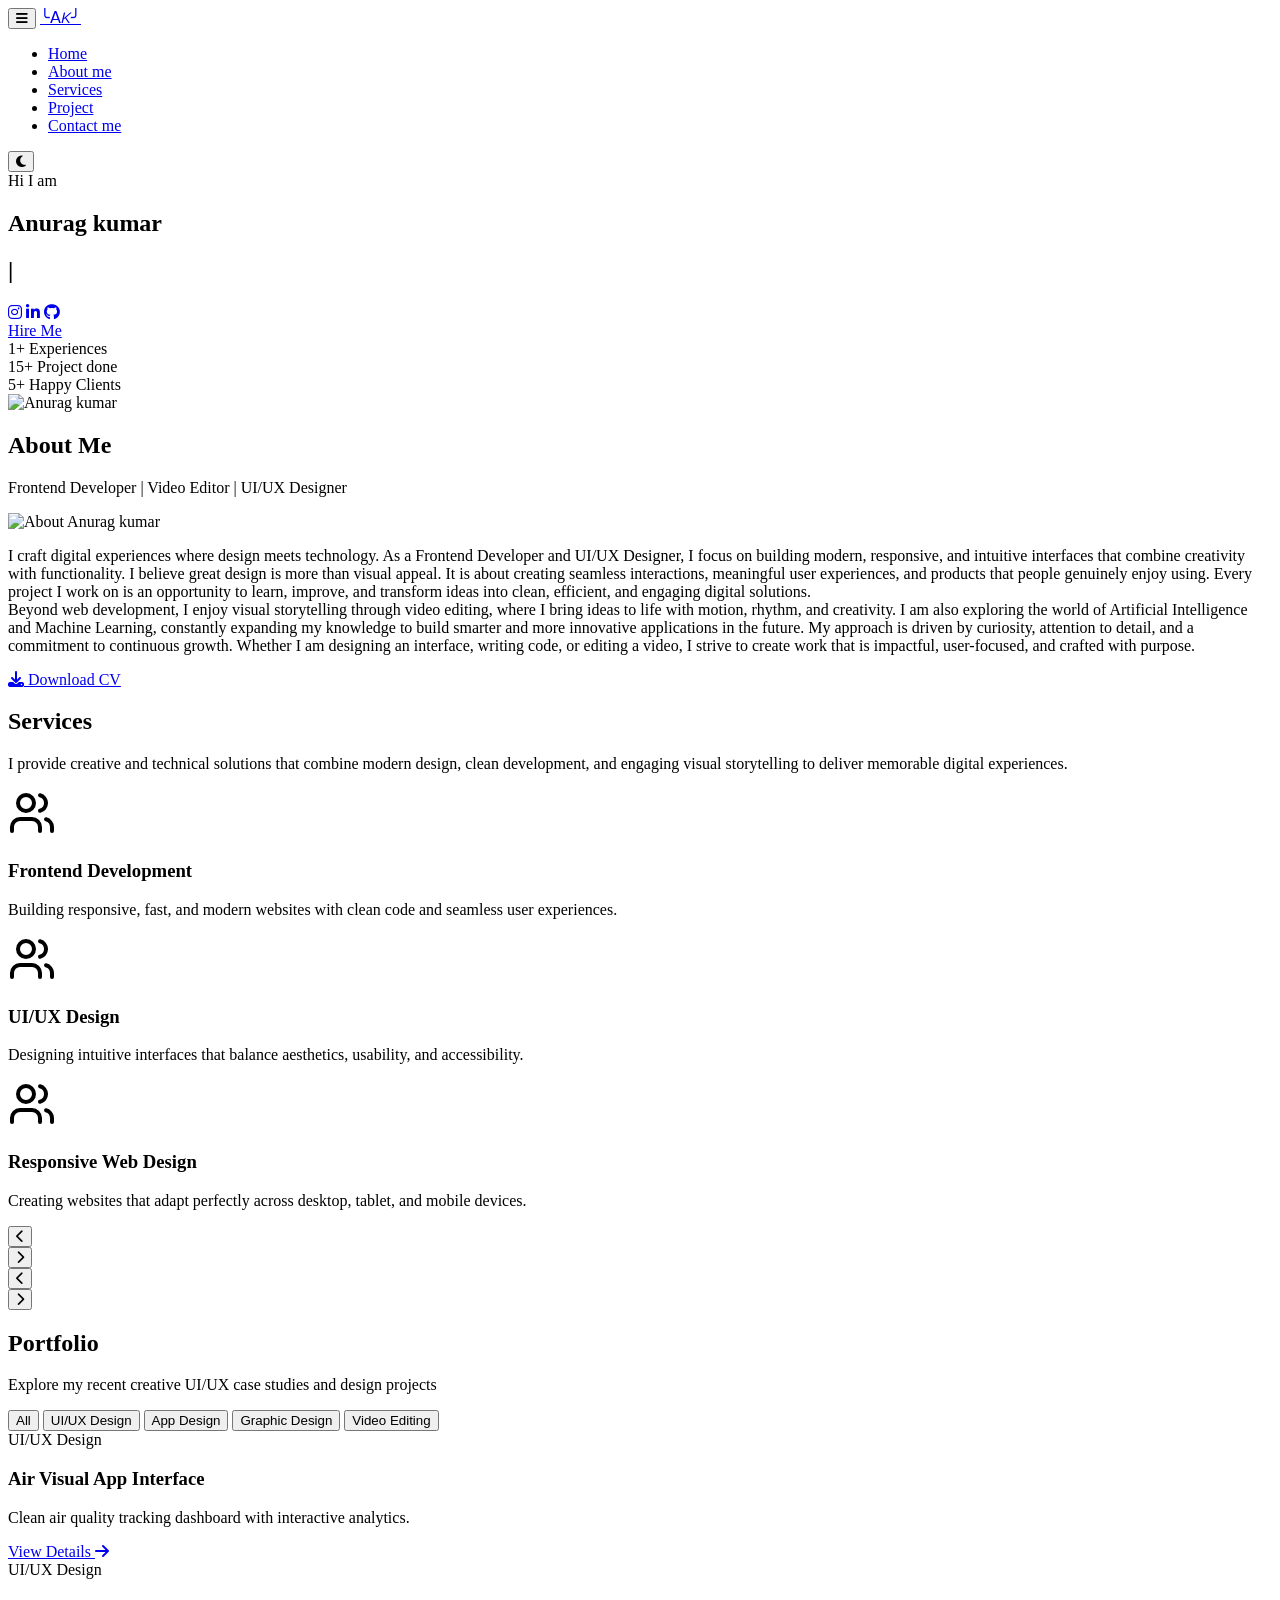
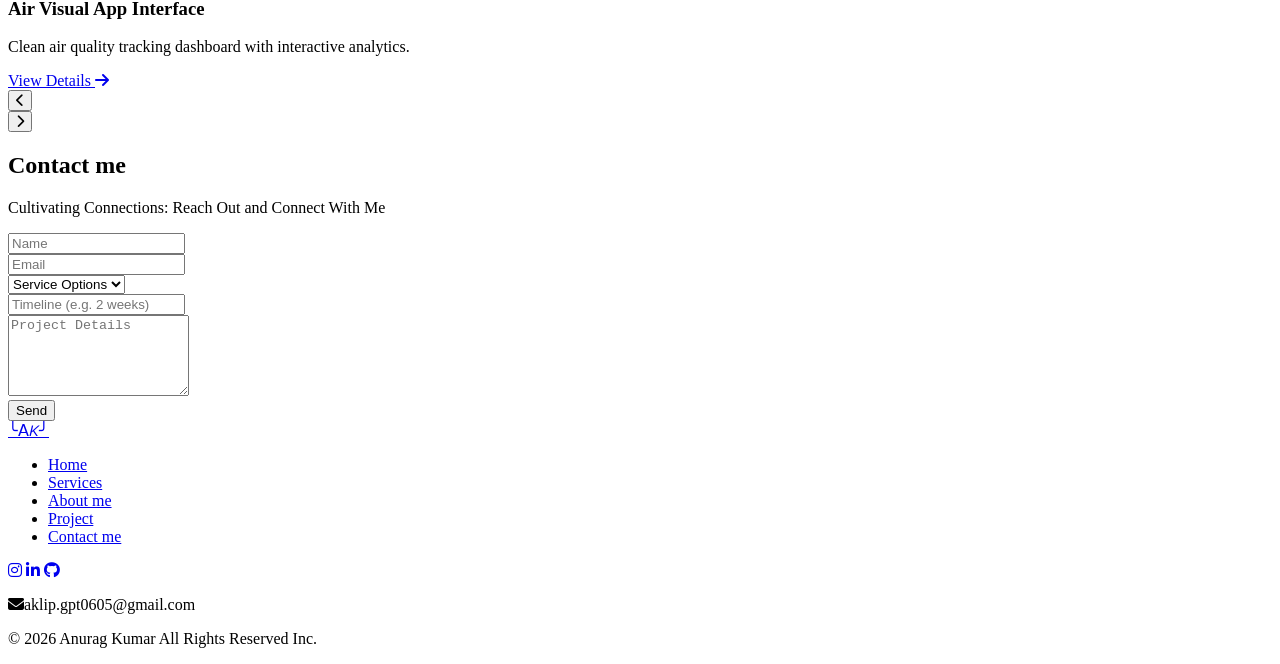
==== index.html @ d0882950 "html" ====
<!DOCTYPE html>
<html lang="en">

<head class="darkmode">
    <meta charset="UTF-8">
    <meta name="viewport" content="width=device-width, initial-scale=1.0">
    <title>Anurag Kumar - Portfolio</title>
    <link rel="preconnect" href="https://fonts.googleapis.com">
    <link rel="preconnect" href="https://fonts.gstatic.com" crossorigin>
    <link href="https://fonts.googleapis.com/css2?family=Poppins:wght@300;400;500;600;700;800&display=swap"
        rel="stylesheet">
    <link rel="stylesheet" href="https://cdnjs.cloudflare.com/ajax/libs/font-awesome/6.5.1/css/all.min.css">

    <link rel="stylesheet" href="/style.css">

</head>

<body>
    <!-- Header / Navbar -->
    <header class="header">
        <div class="container nav-container">
            <div class="nav-left">
                <button id="menu-toggle" class="hamburger-btn" aria-label="Toggle navigation menu">
                    <i class="fa-solid fa-bars"></i>
                </button>
                <a href="/index.html" target="_blank" class="logo">╰𝖠𝘒╯</a>
            </div>
            <nav class="navbar">
                <ul class="nav-menu" id="nav-menu">
                    <li class="nav-item"><a href="#home" class="nav-link active">Home</a></li>
                    <li class="nav-item"><a href="#about" class="nav-link">About me</a></li>
                    <li class="nav-item"><a href="#services" class="nav-link">Services</a></li>
                    <li class="nav-item"><a href="#project" class="nav-link">Project</a></li>
                    <li class="nav-item"><a href="#contact" class="nav-link">Contact me</a></li>
                </ul>
            </nav>
            <div class="nav-actions">
                <!-- hire me button baad mai use karenge -->
                <!-- <a href="#contact" class="btn btn-primary nav-btn">Hire Me</a> -->
                <button id="theme-toggle" class="theme-toggle-btn" aria-label="Toggle Dark/Light Mode">
                    <i class="fa-solid fa-moon"></i>
                </button>
            </div>
        </div>
    </header>

    <!-- Hero Section -->
    <section id="home" class="hero">
        <div class="container hero-container">
            <div class="hero-content">
                <span class="greeting">Hi I am</span>
                <h2 class="hero-name">Anurag kumar</h2>
                <h1 class="hero-title"><span id="typewriter-text"></span><span class="type-cursor">|</span></h1>
                <!-- Social Media Links -->

                <div class="social-links">
                    <a target="_blank" href="https://www.instagram.com/theakcoder?igsi=MTZqYnJ1aGtjd3Nxcw=="
                        class="social-icon" aria-label="Instagram"><i class="fa-brands fa-instagram"></i></a>
                    <a href="#" class="social-icon" aria-label="LinkedIn"><i class="fa-brands fa-linkedin-in"></i></a>
                    <a href="https://github.com/anurag0605-ak" class="social-icon" aria-label="Github"><i
                            class="fa-brands fa-github"></i></a>
                    <!-- <a href="#" class="social-icon" aria-label="Behance"><i class="fa-brands fa-behance"></i></a> -->
                </div>

                <!-- CTA Buttons -->
                <div class="hero-buttons">

                    <a href="#contact" class="btn btn-primary">Hire Me</a>

                    <!-- dowload cv thoda or skill ho jayega tab set karenge -->
                    <!-- <a href="#" class="btn btn-outline">Downlead CV</a> -->

                </div>

                <!-- Stats Card -->
                <div class="stats-card">
                    <div class="stat-item">
                        <span class="stat-number">1+</span>
                        <span class="stat-label">Experiences</span>
                    </div>
                    <div class="stat-divider"></div>
                    <div class="stat-item">
                        <span class="stat-number">15+</span>
                        <span class="stat-label">Project done</span>
                    </div>
                    <div class="stat-divider"></div>
                    <div class="stat-item">
                        <span class="stat-number">5+</span>
                        <span class="stat-label">Happy Clients</span>
                    </div>
                </div>
            </div>
            <div class="hero-image-wrapper">
                <div class="hero-circle-bg"></div>
                <img src="/hero-main.png" alt="Anurag kumar" class="hero-img">
            </div>
        </div>
    </section>

    <!-- About Me Section -->
    <section id="about" class="about-section">
        <div class="container">
            <div class="section-header">
                <h2 class="section-title">About Me</h2>
                <p class="section-subtitle">Frontend Developer | Video Editor | UI/UX Designer </p>
            </div>
            <div class="about-grid">
                <div class="about-image-wrapper">
                    <div class="about-arch-bg"></div>
                    <img src="/hero-main.png" alt="About Anurag kumar" class="about-img">
                </div>
                <div class="about-content">
                    <p class="about-text">
                        I craft digital experiences where design meets technology. As a Frontend Developer and UI/UX
                        Designer, I focus on building modern, responsive, and intuitive interfaces that combine
                        creativity with functionality. I believe great design is more than visual appeal. It is about
                        creating seamless interactions, meaningful user experiences, and products that people genuinely
                        enjoy using. Every project I work on is an opportunity to learn, improve, and transform ideas
                        into clean, efficient, and engaging digital solutions.
                        <br>
                        Beyond web development, I enjoy visual storytelling through video editing, where I bring ideas
                        to life with motion, rhythm, and creativity. I am also exploring the world of Artificial
                        Intelligence and Machine Learning, constantly expanding my knowledge to build smarter and more
                        innovative applications in the future. My approach is driven by curiosity, attention to detail,
                        and a commitment to continuous growth. Whether I am designing an interface, writing code, or
                        editing a video, I strive to create work that is impactful, user-focused, and crafted with
                        purpose.

                    </p>
                    <a href="#" class="btn btn-primary download-btn">
                        <i class="fa-solid fa-download"></i> Download CV
                    </a>
                </div>
            </div>
        </div>
    </section>
    <!-- Services Section -->
    <section id="services" class="services-section">
        <div class="container">
            <div class="section-header">
                <h2 class="section-title">Services</h2>
                <p class="section-subtitle">I provide creative and technical solutions that combine modern design, clean
                    development, and engaging visual storytelling to deliver memorable digital experiences.</p>
            </div>
            <div class="services-grid" aria-label="Services carousel">
                <div class="services-track">
                    <!-- Service Card 1 -->
                    <div class="service-card">
                        <div class="service-icon">
                            <svg width="48" height="48" viewBox="0 0 24 24" fill="none" stroke="currentColor"
                                stroke-width="2" stroke-linecap="round" stroke-linejoin="round">
                                <path d="M16 21v-2a4 4 0 0 0-4-4H6a4 4 0 0 0-4 4v2"></path>
                                <circle cx="9" cy="7" r="4"></circle>
                                <path d="M22 21v-2a4 4 0 0 0-3-3.87"></path>
                                <path d="M16 3.13a4 4 0 0 1 0 7.75"></path>
                            </svg>
                        </div>
                        <h3 class="service-title">Frontend Development</h3>
                        <p class="service-desc">Building responsive, fast, and modern websites with clean code and
                            seamless user experiences.</p>
                    </div>
                    <!-- Service Card 2 -->
                    <div class="service-card">
                        <div class="service-icon">
                            <svg width="48" height="48" viewBox="0 0 24 24" fill="none" stroke="currentColor"
                                stroke-width="2" stroke-linecap="round" stroke-linejoin="round">
                                <path d="M16 21v-2a4 4 0 0 0-4-4H6a4 4 0 0 0-4 4v2"></path>
                                <circle cx="9" cy="7" r="4"></circle>
                                <path d="M22 21v-2a4 4 0 0 0-3-3.87"></path>
                                <path d="M16 3.13a4 4 0 0 1 0 7.75"></path>
                            </svg>
                        </div>
                        <h3 class="service-title">UI/UX Design</h3>
                        <p class="service-desc">Designing intuitive interfaces that balance aesthetics, usability, and
                            accessibility.</p>
                    </div>
                    <!-- Service Card 3 -->
                    <div class="service-card">
                        <div class="service-icon">
                            <svg width="48" height="48" viewBox="0 0 24 24" fill="none" stroke="currentColor"
                                stroke-width="2" stroke-linecap="round" stroke-linejoin="round">
                                <path d="M16 21v-2a4 4 0 0 0-4-4H6a4 4 0 0 0-4 4v2"></path>
                                <circle cx="9" cy="7" r="4"></circle>
                                <path d="M22 21v-2a4 4 0 0 0-3-3.87"></path>
                                <path d="M16 3.13a4 4 0 0 1 0 7.75"></path>
                            </svg>
                        </div>
                        <h3 class="service-title">Responsive Web Design</h3>
                        <p class="service-desc">Creating websites that adapt perfectly across desktop, tablet, and
                            mobile devices.</p>
                    </div>
                </div>
            </div>
            <div class="services-controls" aria-label="Services carousel controls">
                <button class="services-arrow services-arrow-prev" type="button" aria-label="Previous service">
                    <i class="fa-solid fa-chevron-left" aria-hidden="true"></i>
                </button>
                <div class="services-dots"></div>
                <button class="services-arrow services-arrow-next" type="button" aria-label="Next service">
                    <i class="fa-solid fa-chevron-right" aria-hidden="true"></i>
                </button>
            </div>
        </div>
        <!-- Skills Section (Circular Gauges) -->
        <section id="skills" class="skills-section">
            <div class="container">
                <div class="skills-carousel" aria-label="Skills carousel">
                    <div class="skills-grid" id="skills-grid">
                        <!-- Dynamic skills will render here via JavaScript -->
                    </div>
                </div>
                <div class="skills-controls" aria-label="Skills carousel controls">
                    <button class="skills-arrow skills-arrow-prev" type="button" aria-label="Previous skill">
                        <i class="fa-solid fa-chevron-left" aria-hidden="true"></i>
                    </button>
                    <div class="skills-dots"></div>
                    <button class="skills-arrow skills-arrow-next" type="button" aria-label="Next skill">
                        <i class="fa-solid fa-chevron-right" aria-hidden="true"></i>
                    </button>
                </div>
            </div>
        </section>
        <!-- Portfolio / Project Section -->
        <section id="project" class="portfolio-section">
            <div class="container">
                <div class="section-header">
                    <h2 class="section-title">Portfolio</h2>
                    <p class="section-subtitle">Explore my recent creative UI/UX case studies and design projects</p>
                </div>
                <!-- Filter Buttons -->
                <div class="portfolio-filters">
                    <button class="filter-btn active" data-filter="all">All</button>
                    <button class="filter-btn" data-filter="uiux">UI/UX Design</button>
                    <button class="filter-btn" data-filter="app">App Design</button>
                    <button class="filter-btn" data-filter="graphic">Graphic Design</button>
                    <button class="filter-btn" data-filter="video">Video Editing</button>
                </div>
                <!-- Project Grid -->
                <div class="project-grid" aria-label="Portfolio carousel">
                    <div class="project-track">
                        <!-- Project 1 -->
                        <div class="project-card" data-category="uiux">
                            <div class="project-preview preview-gradient-1">
                                <div class="project-mockup-ui">
                                    <div class="mockup-header">
                                        <span class="mockup-dot red"></span>
                                        <span class="mockup-dot yellow"></span>
                                        <span class="mockup-dot green"></span>
                                    </div>
                                    <div class="mockup-body">
                                        <div class="mockup-line title"></div>
                                        <div class="mockup-box"></div>
                                        <div class="mockup-line"></div>
                                    </div>
                                </div>
                            </div>
                            <div class="project-info">
                                <span class="project-category">UI/UX Design</span>
                                <h3 class="project-title">Air Visual App Interface</h3>
                                <p class="project-desc">Clean air quality tracking dashboard with interactive analytics.
                                </p>
                                <a href="#" class="project-link">View Details <i
                                        class="fa-solid fa-arrow-right"></i></a>
                            </div>
                        </div>
                        <div class="project-card" data-category="uiux">
                            <div class="project-preview preview-gradient-1">
                                <div class="project-mockup-ui">
                                    <div class="mockup-header">
                                        <span class="mockup-dot red"></span>
                                        <span class="mockup-dot yellow"></span>
                                        <span class="mockup-dot green"></span>
                                    </div>
                                    <div class="mockup-body">
                                        <div class="mockup-line title"></div>
                                        <div class="mockup-box"></div>
                                        <div class="mockup-line"></div>
                                    </div>
                                </div>
                            </div>
                            <div class="project-info">
                                <span class="project-category">UI/UX Design</span>
                                <h3 class="project-title">Air Visual App Interface</h3>
                                <p class="project-desc">Clean air quality tracking dashboard with interactive analytics.
                                </p>
                                <a href="#" class="project-link">View Details <i
                                        class="fa-solid fa-arrow-right"></i></a>
                            </div>
                        </div>
                    </div>
                </div>
                <div class="project-controls" aria-label="Portfolio carousel controls">
                    <button class="project-arrow project-arrow-prev" type="button" aria-label="Previous project">
                        <i class="fa-solid fa-chevron-left" aria-hidden="true"></i>
                    </button>
                    <div class="project-dots"></div>
                    <button class="project-arrow project-arrow-next" type="button" aria-label="Next project">
                        <i class="fa-solid fa-chevron-right" aria-hidden="true"></i>
                    </button>
                </div>
        </section>

        <!-- Contact Me Section -->
        <section id="contact" class="contact-section">
            <div class="container">
                <div class="section-header">
                    <h2 class="section-title">Contact me</h2>
                    <p class="section-subtitle">Cultivating Connections: Reach Out and Connect With Me</p>
                </div>
                <form class="contact-form" id="contact-form"
                    onsubmit="event.preventDefault(); alert('Thank you! Your message has been sent successfully.');">
                    <div class="form-row">
                        <div class="form-group">
                            <input type="text" id="contact-name" class="form-input" placeholder="Name" required>
                        </div>
                        <div class="form-group">
                            <input type="email" id="contact-email" class="form-input" placeholder="Email" required>
                        </div>
                    </div>
                    <div class="form-row">
                        <div class="form-group">
                            <select id="contact-service" class="form-input form-select" required>
                                <option value="" disabled selected>Service Options</option>
                                <option value="app-design">App Design</option>
                                <option value="uiux-design">UI/UX Design</option>
                                <option value="graphic-design">Graphic Design</option>
                                <option value="video-editing">Video Editing</option>
                            </select>
                        </div>
                        <div class="form-group">
                            <input type="text" id="contact-timeline" class="form-input"
                                placeholder="Timeline (e.g. 2 weeks)">
                        </div>
                    </div>
                    <div class="form-group full-width">
                        <textarea id="contact-details" class="form-input form-textarea" rows="5"
                            placeholder="Project Details" required></textarea>
                    </div>
                    <div class="form-submit">
                        <button type="submit" class="btn btn-primary submit-btn">Send</button>
                    </div>
                </form>
            </div>
        </section>



        <!-- Footer Section -->
        <footer class="footer">
            <div class="container footer-container">
                <a href="#" class="footer-logo">╰𝖠𝘒╯</a>
                <ul class="footer-nav">
                    <li><a href="#home" class="footer-link">Home</a></li>
                    <li><a href="#services" class="footer-link">Services</a></li>
                    <li><a href="#about" class="footer-link">About me</a></li>
                    <li><a href="#project" class="footer-link">Project</a></li>
                    <li><a href="#contact" class="footer-link">Contact me</a></li>
                </ul>
                <div class="social-links footer-socials">
                    <a target="_blank" href="https://www.instagram.com/theakcoder?igsi=MTZqYnJ1aGtjd3Nxcw=="
                        class="social-icon" aria-label="Instagram"><i class="fa-brands fa-instagram"></i></a>
                    <a href="#" class="social-icon" aria-label="LinkedIn"><i class="fa-brands fa-linkedin-in"></i></a>
                    <a href="https://github.com/anurag0605-ak" class="social-icon" aria-label="github"><i
                            class="fa-brands fa-github"></i></a>

                </div>
                <div class="footer-contact-info">
                    <p><i class="fa-solid fa-envelope"></i>aklip.gpt0605@gmail.com</p>
                    <!-- <p><i class="fa-solid fa-phone"></i> +91 987 650 605</p> -->
                </div>
                <div class="footer-copyright">
                    <p>&copy; 2026 Anurag Kumar All Rights Reserved Inc.</p>
                </div>
            </div>
        </footer>


        <!-- JavaScript -->
        <script src="/script.js"> </script>
</body>

</html>
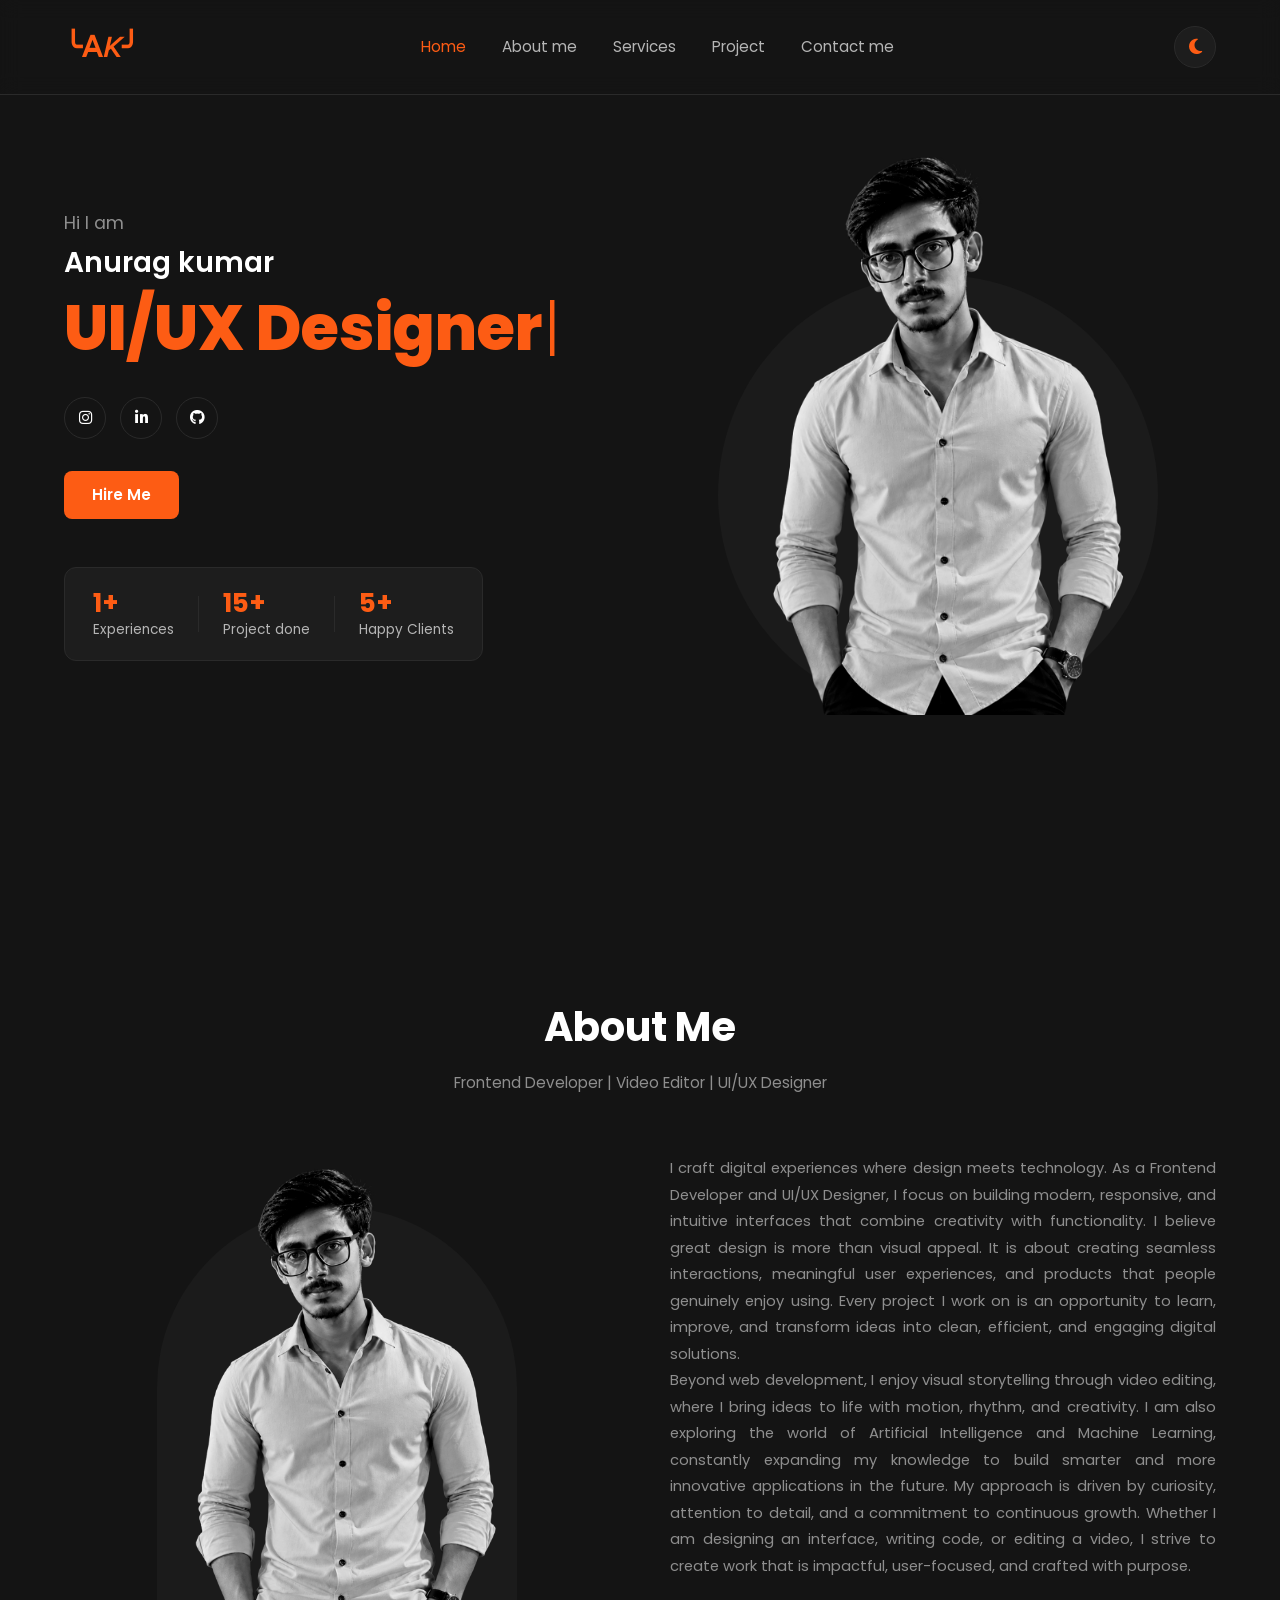
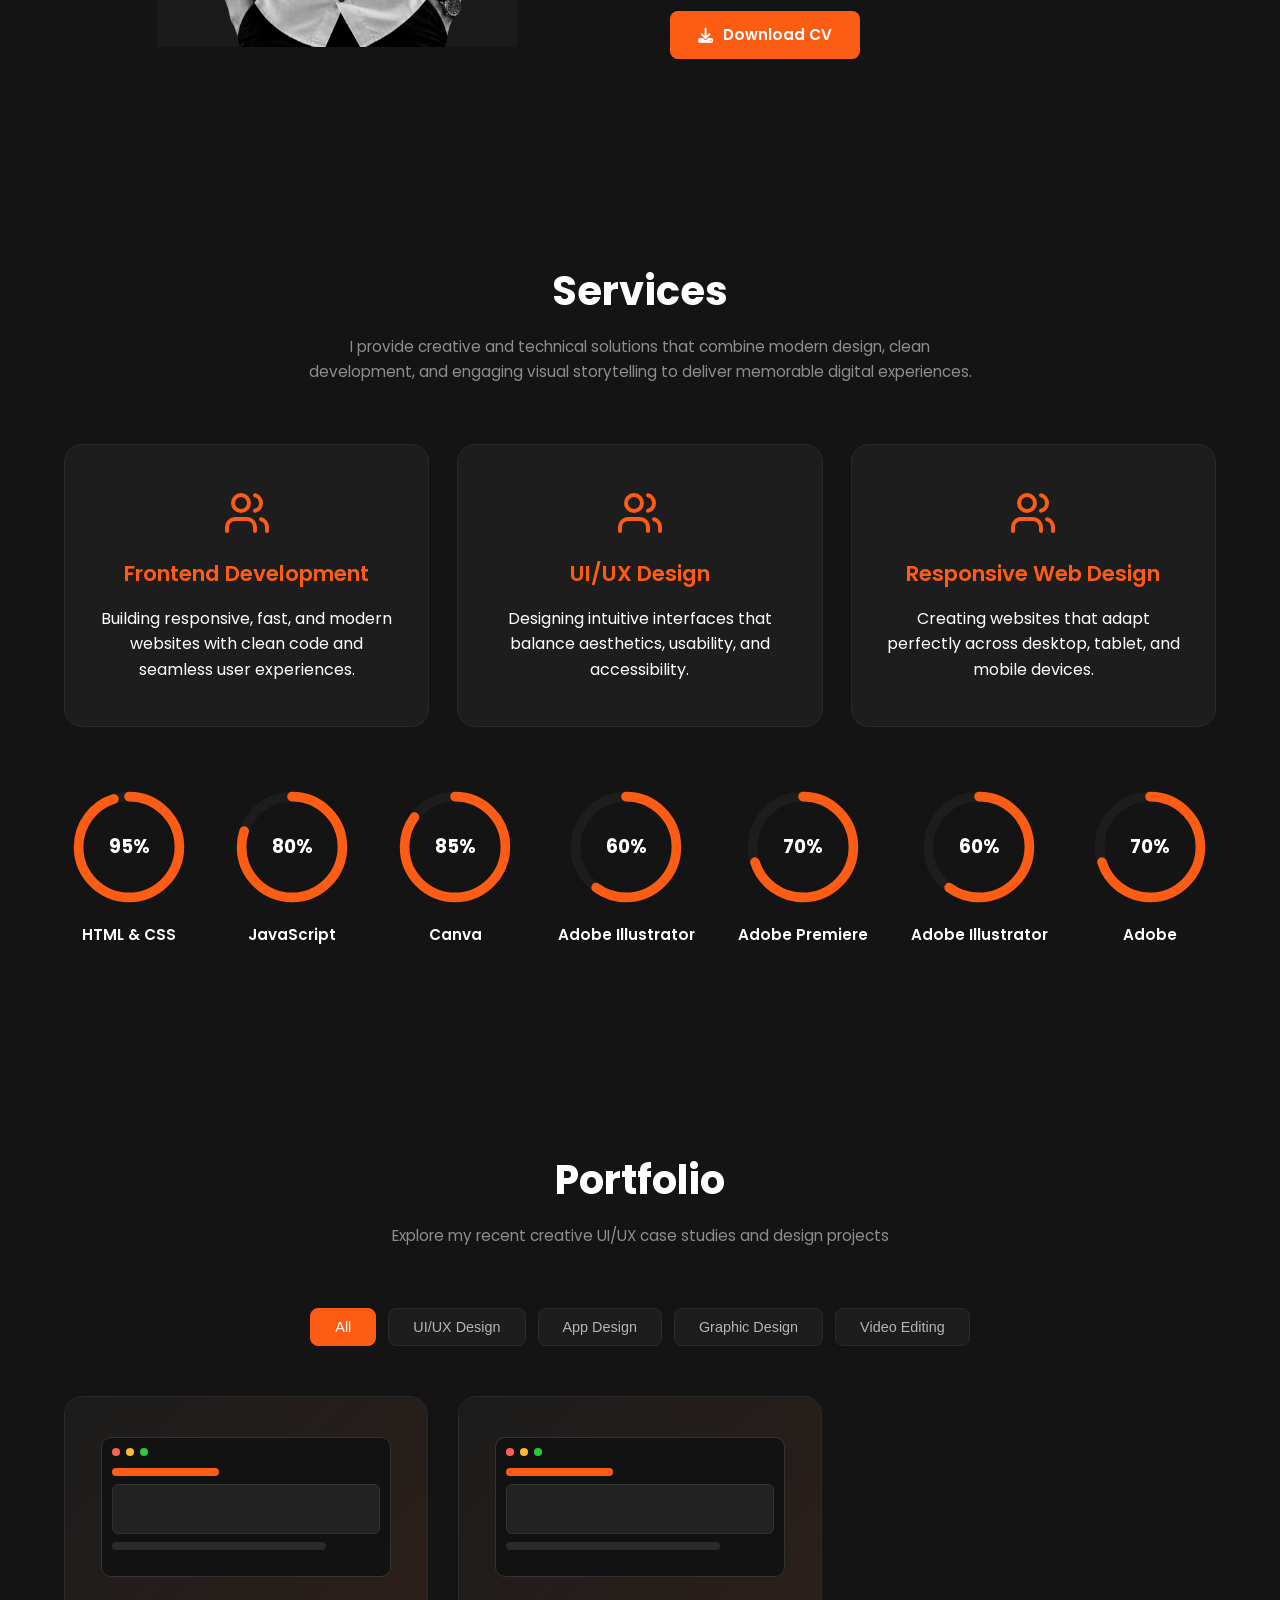
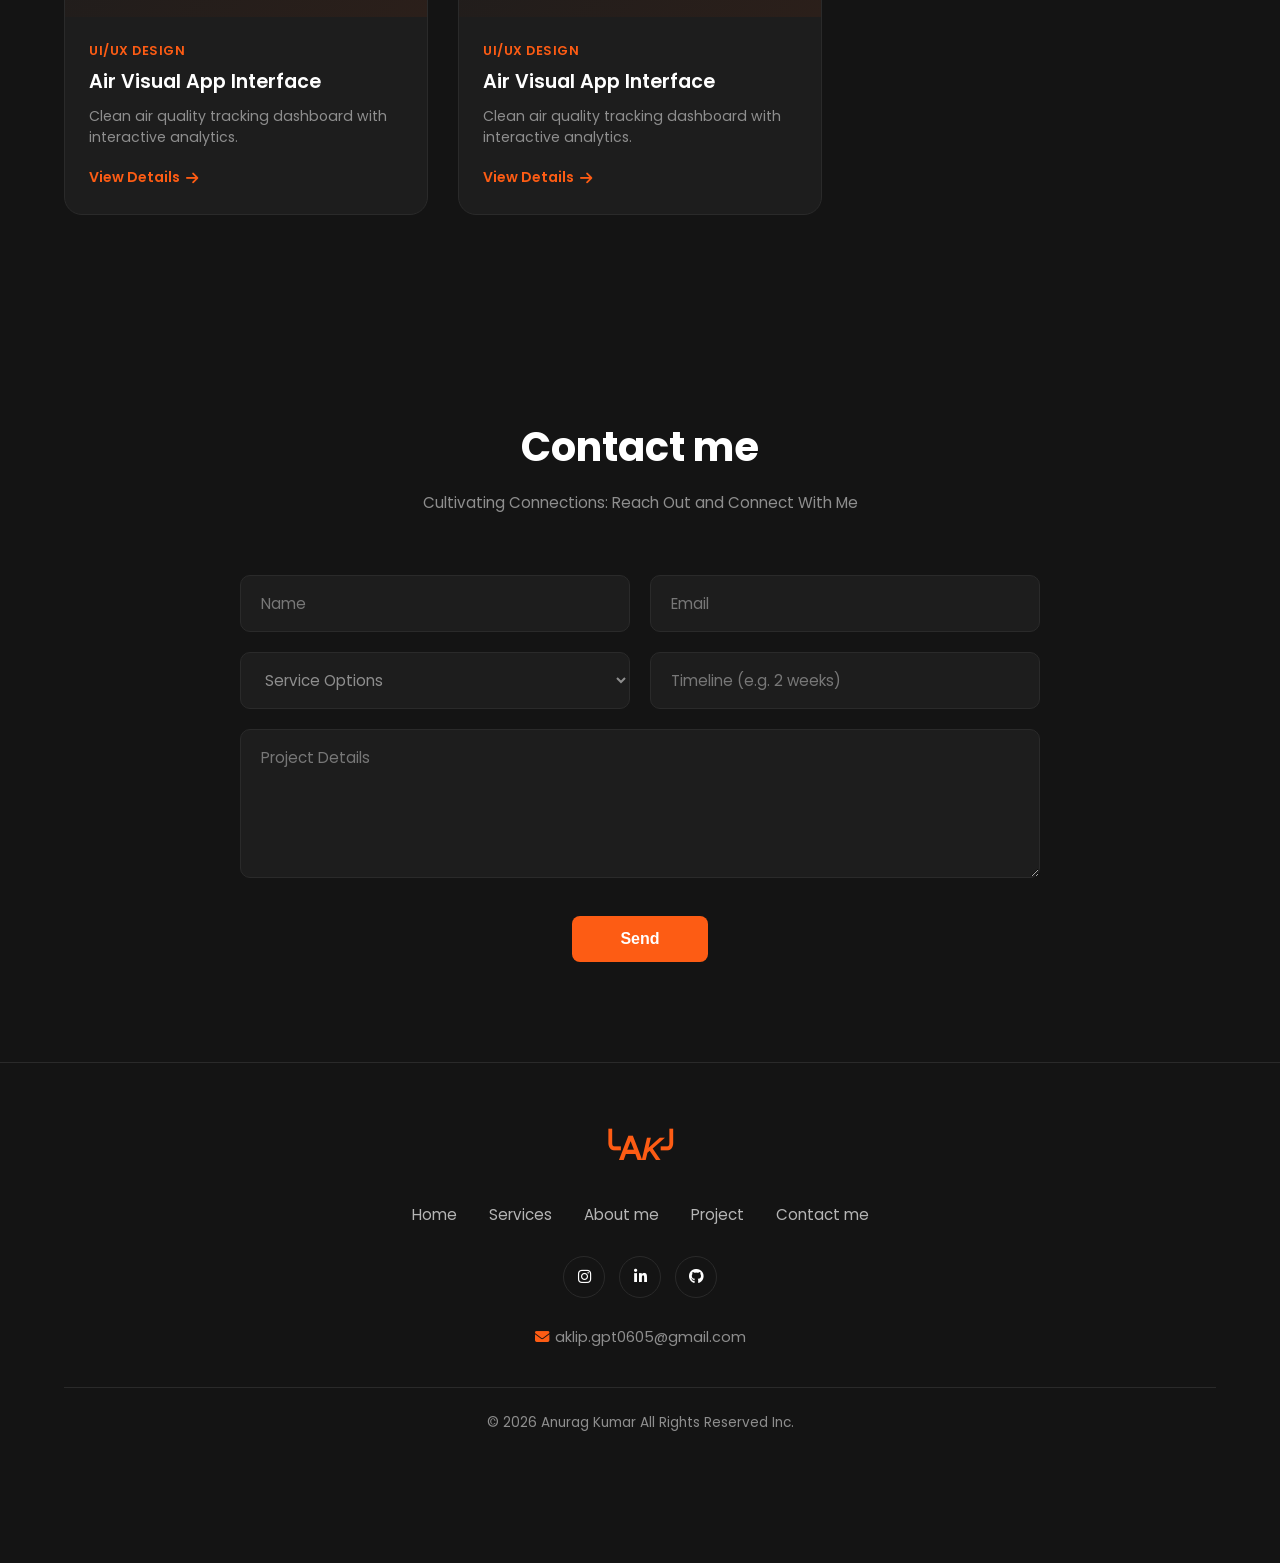
==== commit 6d091170: "Update print statement from 'Hello' to 'Goodbye'" ====
--- a/index.html
+++ b/index.html
@@ -11,7 +11,7 @@
         rel="stylesheet">
     <link rel="stylesheet" href="https://cdnjs.cloudflare.com/ajax/libs/font-awesome/6.5.1/css/all.min.css">
 
-    <link rel="stylesheet" href="/style.css">
+    <link rel="stylesheet" href="style.css">
 
 </head>
 
@@ -376,7 +376,7 @@
 
 
         <!-- JavaScript -->
-        <script src="/script.js"> </script>
+        <script src="script.js"> </script>
 </body>
 
-</html>+</html>
--- a/style.css
+++ b/style.css
@@ -0,0 +1,1610 @@
+:root {
+    --bg-main: #141414;
+    --bg-card: #1d1d1d;
+    --bg-circle: #1b1b1b;
+    --primary-orange: #FD5C14;
+    --primary-orange-hover: #e04b06;
+    --text-white: #ffffff;
+    --text-muted: #8e8e8e;
+    --text-light-grey: #b5b5b5;
+    --border-dark: #2a2a2a;
+    --header-bg: rgba(20, 20, 20, 0.85); 
+    --social-border: #2a2a2a;             
+    --font-family: 'Poppins', sans-serif;
+    --transition: all 0.3s ease;
+}
+/* --- Global Reset & Base --- */
+* {
+    margin: 0;
+    padding: 0;
+    box-sizing: border-box;
+}
+html {
+    scroll-behavior: smooth;
+    font-size: 16px;
+}
+body {
+    background-color: var(--bg-main);
+    color: var(--text-white);
+    font-family: var(--font-family);
+    line-height: 1.6;
+    overflow-x: hidden;
+}
+a {
+    text-decoration: none;
+    color: inherit;
+    transition: var(--transition);
+}
+ul {
+    list-style: none;
+}
+img {
+    max-width: 100%;
+    height: auto;
+    display: block;
+}
+
+
+/* --- Container --- */
+.container {
+    max-width: 1200px;
+    margin: 0 auto;
+    padding: 0 24px;
+}
+/* --- Buttons --- */
+
+.btn {
+    display: inline-flex;
+    align-items: center;
+    justify-content: center;
+    gap: 10px;
+    padding: 12px 28px;
+    font-size: 0.95rem;
+    font-weight: 600;
+    border-radius: 8px;
+    cursor: pointer;
+    border: none;
+    transition: var(--transition);
+    white-space: nowrap;
+}
+.btn-primary {
+    background-color: var(--primary-orange);
+    color: var(--text-white);
+}
+.btn-primary:hover {
+    background-color: var(--primary-orange-hover);
+    transform: translateY(-2px);
+    box-shadow: 0 8px 20px rgba(253, 92, 20, 0.3);
+}
+.btn-outline {
+    background-color: rgba(255, 255, 255, 0.03);
+    color: var(--text-light-grey);
+    border: 1px solid var(--border-dark);
+}
+.btn-outline:hover {
+    border-color: var(--primary-orange);
+    color: var(--primary-orange);
+    transform: translateY(-2px);
+}
+
+/* --- Navbar --- */
+.header {
+    padding: 24px 0;
+    position: sticky;
+    top: 0;
+    z-index: 100;
+    background-color: var(--header-bg);
+    backdrop-filter: blur(10px);
+    border-bottom: 1px solid var(--border-dark);
+}
+.nav-container {
+    display: flex;
+    align-items: center;
+    justify-content: space-between;
+}
+.nav-left {
+    display: flex;
+    align-items: center;
+    gap: 16px;
+}
+.hamburger-btn {
+    display: none;
+    align-items: center;
+    justify-content: center;
+    width: 40px;
+    height: 40px;
+    background-color: var(--bg-card);
+    border: 1px solid var(--border-dark);
+    border-radius: 8px;
+    color: var(--text-white);
+    font-size: 1.2rem;
+    cursor: pointer;
+    transition: var(--transition);
+}
+.hamburger-btn:hover {
+    color: var(--primary-orange);
+    border-color: var(--primary-orange);
+}
+.logo {
+    font-size: 1.8rem;
+    font-weight: 800;
+    color: var(--primary-orange);
+    letter-spacing: 1px;
+}
+.nav-menu {
+    display: flex;
+    align-items: center;
+    gap: 36px;
+}
+.nav-link {
+    font-size: 0.95rem;
+    color: var(--text-light-grey);
+    font-weight: 400;
+}
+.nav-link:hover,
+.nav-link.active {
+    color: var(--primary-orange);
+}
+.nav-actions {
+    display: flex;
+    align-items: center;
+    gap: 14px;
+}
+.nav-btn {
+    padding: 10px 24px;
+    border-radius: 6px;
+}
+.theme-toggle-btn {
+    width: 42px;
+    height: 42px;
+    border-radius: 50%;
+    background-color: var(--bg-card);
+    border: 1px solid var(--border-dark);
+    color: var(--primary-orange);
+    font-size: 1.1rem;
+    cursor: pointer;
+    display: flex;
+    align-items: center;
+    justify-content: center;
+    transition: var(--transition);
+}
+.theme-toggle-btn:hover {
+    transform: rotate(20deg) scale(1.05);
+    border-color: var(--primary-orange);
+    box-shadow: 0 4px 12px rgba(253, 92, 20, 0.25);
+}
+
+/* --- Hero Section --- */
+.hero {
+    padding: 60px 0 100px;
+    position: relative;
+}
+.hero-container {
+    display: grid;
+    grid-template-columns: 1fr 1fr;
+    align-items: center;
+    gap: 40px;
+}
+.hero-content {
+    display: flex;
+    flex-direction: column;
+}
+.greeting {
+    font-size: 1.1rem;
+    color: var(--text-muted);
+    font-weight: 400;
+    margin-bottom: 4px;
+}
+.hero-name {
+    font-size: 1.75rem;
+    font-weight: 600;
+    color: var(--text-white);
+    margin-bottom: 8px;
+}
+.hero-title {
+    
+    font-size: 3.9rem;
+    font-weight: 800;
+    color: var(--primary-orange);
+    line-height: 1.1;
+    margin-bottom: 28px;
+    min-height: 1.2em;
+}
+/* Typewriter blinking cursor */
+.type-cursor {
+    display: inline-block;
+    color: var(--primary-orange);
+    font-weight: 300;
+    animation: blink-cursor 0.75s step-end infinite;
+    margin-left: 2px;
+}
+@keyframes blink-cursor {
+    0%, 100% { opacity: 1; }
+    50%       { opacity: 0; }
+}
+/* Social Links */
+.social-links {
+    display: flex;
+    align-items: center;
+    gap: 14px;
+    margin-bottom: 32px;
+}
+.social-icon {
+    width: 42px;
+    height: 42px;
+    border-radius: 50%;
+    border: 1px solid var(--social-border);
+    display: flex;
+    align-items: center;
+    justify-content: center;
+    color: var(--text-white);
+    font-size: 0.95rem;
+    transition: var(--transition);
+}
+.social-icon:hover {
+    background-color: var(--primary-orange);
+    border-color: var(--primary-orange);
+    transform: translateY(-3px);
+}
+/* Hero Buttons */
+.hero-buttons {
+    display: flex;
+    align-items: center;
+    gap: 18px;
+    margin-bottom: 48px;
+}
+/* Stats Card */
+.stats-card {
+    background-color: var(--bg-card);
+    border-radius: 12px;
+    padding: 20px 28px;
+    display: inline-flex;
+    align-items: center;
+    gap: 24px;
+    width: fit-content;
+    border: 1px solid var(--border-dark);
+}
+.stat-item {
+    display: flex;
+    flex-direction: column;
+}
+.stat-number {
+    font-size: 1.6rem;
+    font-weight: 700;
+    color: var(--primary-orange);
+    line-height: 1.2;
+}
+.stat-label {
+    font-size: 0.85rem;
+    color: var(--text-light-grey);
+    font-weight: 400;
+}
+.stat-divider {
+    width: 1px;
+    height: 36px;
+    background-color: var(--border-dark);
+}
+/* Hero Image Right */
+.hero-image-wrapper {
+    position: relative;
+    display: flex;
+    justify-content: center;
+    align-items: flex-end;
+    min-height: 480px;
+}
+.hero-circle-bg {
+    position: absolute;
+    width: 440px;
+    height: 440px;
+    border-radius: 50%;
+    background-color: var(--bg-circle);
+    bottom: 0;
+    z-index: 1;
+}
+.hero-img {
+    position: relative;
+    z-index: 2;
+    max-height: 560px;
+    object-fit: contain;
+    filter: grayscale(100%) contrast(1.05);
+}
+/* --- Section Common Header --- */
+.section-header {
+    text-align: center;
+    max-width: 680px;
+    margin: 0 auto 60px;
+}
+.section-title {
+    font-size: 2.5rem;
+    font-weight: 700;
+    color: var(--text-white);
+    margin-bottom: 12px;
+}
+.section-subtitle {
+    font-size: 0.95rem;
+    color: var(--text-muted);
+    line-height: 1.6;
+}
+
+/* --- About Me Section --- */
+.about-section {
+    margin-top: 80px;
+    padding: 100px 0;
+    background-color: var(--bg-main);
+}
+.about-grid {
+    display: grid;
+    grid-template-columns: 1fr 1fr;
+    gap: 60px;
+    align-items: center;
+}
+.about-image-wrapper {
+    position: relative;
+    display: flex;
+    justify-content: center;
+    align-items: flex-end;
+    min-height: 460px;
+}
+.about-arch-bg {
+    position: absolute;
+    width: 360px;
+    height: 440px;
+    border-radius: 180px 180px 0 0;
+    background-color: var(--bg-circle);
+    bottom: 0;
+    z-index: 1;
+}
+.about-img {
+    position: relative;
+    z-index: 2;
+    max-height: 480px;
+    object-fit: contain;
+    filter: grayscale(100%) contrast(1.05);
+}
+.about-content {
+    display: flex;
+    flex-direction: column;
+    align-items: flex-start;
+}
+.about-text {
+    font-size: 0.92rem;
+    color: var(--text-muted);
+    line-height: 1.8;
+    margin-bottom: 32px;
+    text-align: justify;
+}
+.download-btn {
+    border-radius: 8px;
+}
+/* --- Services Section --- */
+.services-section {
+    padding: 100px 0;
+    background-color: var(--bg-main);
+}
+.services-grid {
+    display: grid;
+    grid-template-columns: repeat(3, 1fr);
+    gap: 28px;
+}
+.service-card {
+    background-color: var(--bg-card);
+    border-radius: 18px;
+    padding: 44px 30px;
+    text-align: center;
+    border: 1px solid var(--border-dark);
+    transition: var(--transition);
+    display: flex;
+    flex-direction: column;
+    align-items: center;
+}
+.service-card:hover {
+    transform: translateY(-8px);
+    border-color: rgba(253, 92, 20, 0.4);
+    box-shadow: 0 12px 30px rgba(0, 0, 0, 0.3);
+}
+.service-icon {
+    color: var(--primary-orange);
+    margin-bottom: 20px;
+    display: flex;
+    align-items: center;
+    justify-content: center;
+}
+.service-title {
+    font-size: 1.35rem;
+    font-weight: 600;
+    color: var(--primary-orange);
+    margin-bottom: 14px;
+}
+/* --- Skills Section (Circular Gauges) --- */
+.skills-section {
+    padding: 60px 0 100px;
+    background-color: var(--bg-main);
+}
+.skills-grid {
+    display: flex;
+    justify-content: space-around;
+    align-items: center;
+    flex-wrap: wrap;
+    gap: 32px;
+}
+.skill-card {
+    display: flex;
+    flex-direction: column;
+    align-items: center;
+    gap: 16px;
+}
+.progress-ring {
+    position: relative;
+    width: 120px;
+    height: 120px;
+}
+.progress-svg {
+    width: 100%;
+    height: 100%;
+    transform: rotate(-90deg);
+}
+.progress-bg {
+    fill: none;
+    stroke: var(--bg-card);
+    stroke-width: 8;
+}
+.progress-bar {
+    fill: none;
+    stroke: var(--primary-orange);
+    stroke-width: 8;
+    stroke-linecap: round;
+    stroke-dasharray: 264;
+    transition: stroke-dashoffset 1s ease-in-out;
+}
+.skill-percentage {
+    position: absolute;
+    top: 50%;
+    left: 50%;
+    transform: translate(-50%, -50%);
+    font-size: 1.15rem;
+    font-weight: 700;
+    color: var(--text-white);
+}
+.skill-name {
+    font-size: 0.95rem;
+    font-weight: 600;
+    color: var(--text-white);
+}
+
+/* --- Services Section --- */
+.services-section {
+    padding: 100px 0;
+    background-color: var(--bg-main);
+}
+.services-grid {
+    display: grid;
+    grid-template-columns: repeat(3, 1fr);
+    gap: 28px;
+}
+.services-track {
+    display: contents;
+}
+.service-card {
+    background-color: var(--bg-card);
+    border-radius: 18px;
+    padding: 44px 30px;
+    text-align: center;
+    border: 1px solid var(--border-dark);
+    transition: var(--transition);
+    display: flex;
+    flex-direction: column;
+    align-items: center;
+}
+.service-card:hover {
+    transform: translateY(-8px);
+    border-color: rgba(253, 92, 20, 0.4);
+    box-shadow: 0 12px 30px rgba(0, 0, 0, 0.3);
+}
+.service-icon {
+    color: var(--primary-orange);
+    margin-bottom: 20px;
+    display: flex;
+    align-items: center;
+    justify-content: center;
+}
+.service-title {
+    font-size: 1.35rem;
+    font-weight: 600;
+    color: var(--primary-orange);
+    margin-bottom: 14px;
+}
+.services-controls {
+    display: none;
+}
+/* --- Skills Section (Circular Gauges) --- */
+.skills-section {
+    padding: 60px 0 100px;
+    background-color: var(--bg-main);
+}
+.skills-grid {
+    display: flex;
+    justify-content: space-around;
+    align-items: center;
+    flex-wrap: wrap;
+    gap: 32px;
+}
+.skills-controls {
+    display: none;
+}
+.skill-card {
+    display: flex;
+    flex-direction: column;
+    align-items: center;
+    gap: 16px;
+}
+.progress-ring {
+    position: relative;
+    width: 120px;
+    height: 120px;
+}
+.progress-svg {
+    width: 100%;
+    height: 100%;
+    transform: rotate(-90deg);
+}
+.progress-bg {
+    fill: none;
+    stroke: var(--bg-card);
+    stroke-width: 8;
+}
+.progress-bar {
+    fill: none;
+    stroke: var(--primary-orange);
+    stroke-width: 8;
+    stroke-linecap: round;
+    stroke-dasharray: 264;
+    transition: stroke-dashoffset 1s ease-in-out;
+}
+.skill-percentage {
+    position: absolute;
+    top: 50%;
+    left: 50%;
+    transform: translate(-50%, -50%);
+    font-size: 1.15rem;
+    font-weight: 700;
+    color: var(--text-white);
+}
+.skill-name {
+    font-size: 0.95rem;
+    font-weight: 600;
+    color: var(--text-white);
+}
+
+/* --- Portfolio / Project Section --- */
+.portfolio-section {
+    padding: 100px 0;
+    background-color: var(--bg-main);
+}
+.portfolio-filters {
+    display: flex;
+    align-items: center;
+    justify-content: center;
+    flex-wrap: wrap;
+    gap: 12px;
+    margin-bottom: 50px;
+}
+.filter-btn {
+    padding: 10px 24px;
+    border-radius: 8px;
+    font-size: 0.9rem;
+    font-weight: 500;
+    background-color: var(--bg-card);
+    color: var(--text-light-grey);
+    border: 1px solid var(--border-dark);
+    cursor: pointer;
+    transition: var(--transition);
+}
+.filter-btn:hover,
+.filter-btn.active {
+    background-color: var(--primary-orange);
+    color: #ffffff;
+    border-color: var(--primary-orange);
+}
+.project-grid {
+    display: grid;
+    grid-template-columns: repeat(3, 1fr);
+    justify-content: center;
+    gap: 30px;
+}
+.project-track {
+    display: contents;
+}
+.project-controls {
+    display: none;
+}
+.project-card {
+    background-color: var(--bg-card);
+    border-radius: 18px;
+    overflow: hidden;
+    border: 1px solid var(--border-dark);
+    transition: var(--transition);
+}
+.project-card:hover {
+    transform: translateY(-8px);
+    border-color: rgba(253, 92, 20, 0.4);
+    box-shadow: 0 12px 30px rgba(0, 0, 0, 0.3);
+}
+.project-preview {
+    height: 220px;
+    position: relative;
+    display: flex;
+    align-items: center;
+    justify-content: center;
+    padding: 20px;
+}
+.preview-gradient-1 { background: linear-gradient(135deg, #1c1c1c 0%, #2b1f1a 100%); }
+.preview-gradient-2 { background: linear-gradient(135deg, #1c1c1c 0%, #1f2b25 100%); }
+.preview-gradient-3 { background: linear-gradient(135deg, #1c1c1c 0%, #201f2b 100%); }
+.preview-gradient-4 { background: linear-gradient(135deg, #2b1f1f 0%, #1c1c1c 100%); }
+.preview-gradient-5 { background: linear-gradient(135deg, #28201a 0%, #1c1c1c 100%); }
+.preview-gradient-6 { background: linear-gradient(135deg, #1f262b 0%, #1c1c1c 100%); }
+.project-mockup-ui {
+    width: 90%;
+    height: 140px;
+    background-color: #121212;
+    border-radius: 10px;
+    border: 1px solid #333;
+    padding: 10px;
+}
+.mockup-header {
+    display: flex;
+    gap: 6px;
+    margin-bottom: 12px;
+}
+.mockup-dot {
+    width: 8px;
+    height: 8px;
+    border-radius: 50%;
+}
+.mockup-dot.red { background-color: #ff5f56; }
+.mockup-dot.yellow { background-color: #ffbd2e; }
+.mockup-dot.green { background-color: #27c93f; }
+.mockup-body {
+    display: flex;
+    flex-direction: column;
+    gap: 8px;
+}
+.mockup-line {
+    height: 8px;
+    background-color: #2a2a2a;
+    border-radius: 4px;
+    width: 80%;
+}
+.mockup-line.title {
+    width: 40%;
+    background-color: var(--primary-orange);
+}
+.mockup-box {
+    height: 50px;
+    background-color: #222;
+    border-radius: 6px;
+    border: 1px solid #333;
+}
+.project-mockup-mobile {
+    width: 100px;
+    height: 160px;
+    background-color: #0d0d0d;
+    border-radius: 16px;
+    border: 2px solid #333;
+    padding: 8px;
+    position: relative;
+}
+.mobile-notch {
+    width: 30px;
+    height: 4px;
+    background-color: #333;
+    border-radius: 2px;
+    margin: 0 auto 8px;
+}
+.mobile-screen {
+    display: flex;
+    flex-direction: column;
+    gap: 6px;
+}
+.mobile-avatar {
+    width: 24px;
+    height: 24px;
+    border-radius: 50%;
+    background-color: var(--primary-orange);
+}
+.mobile-card {
+    height: 36px;
+    background-color: #222;
+    border-radius: 6px;
+}
+
+.project-mockup-video {
+    display: flex;
+    align-items: center;
+    justify-content: center;
+}
+.play-icon {
+    font-size: 3.5rem;
+    color: var(--primary-orange);
+    transition: var(--transition);
+}
+.project-card:hover .play-icon {
+    transform: scale(1.15);
+}
+.project-info {
+    padding: 24px;
+}
+.project-category {
+    font-size: 0.8rem;
+    color: var(--primary-orange);
+    font-weight: 600;
+    text-transform: uppercase;
+    letter-spacing: 0.5px;
+    display: block;
+    margin-bottom: 6px;
+}
+.project-title {
+    font-size: 1.2rem;
+    font-weight: 600;
+    color: var(--text-white);
+    margin-bottom: 8px;
+}
+.project-desc {
+    font-size: 0.88rem;
+    color: var(--text-muted);
+    line-height: 1.5;
+    margin-bottom: 16px;
+}
+.project-link {
+    font-size: 0.88rem;
+    font-weight: 600;
+    color: var(--primary-orange);
+    display: inline-flex;
+    align-items: center;
+    gap: 6px;
+}
+.project-link:hover {
+    gap: 10px;
+}
+/* --- Contact Me Section --- */
+.contact-section {
+    padding: 100px 0;
+    background-color: var(--bg-main);
+}
+.contact-form {
+    max-width: 800px;
+    margin: 0 auto;
+    display: flex;
+    flex-direction: column;
+    gap: 20px;
+}
+.form-row {
+    display: grid;
+    grid-template-columns: 1fr 1fr;
+    gap: 20px;
+}
+.form-group {
+    width: 100%;
+}
+.form-group.full-width {
+    grid-column: 1 / -1;
+}
+.form-input {
+    width: 100%;
+    padding: 16px 20px;
+    background-color: var(--bg-card);
+    border: 1px solid var(--border-dark);
+    border-radius: 10px;
+    color: var(--text-white);
+    font-family: var(--font-family);
+    font-size: 0.95rem;
+    outline: none;
+    transition: var(--transition);
+}
+.form-input:focus {
+    border-color: var(--primary-orange);
+    box-shadow: 0 0 0 3px rgba(253, 92, 20, 0.15);
+}
+.form-select {
+    color: var(--text-muted);
+    cursor: pointer;
+}
+.form-select option {
+    background-color: var(--bg-card);
+    color: var(--text-white);
+}
+.form-textarea {
+    resize: vertical;
+    min-height: 140px;
+}
+.form-submit {
+    display: flex;
+    justify-content: center;
+    margin-top: 10px;
+}
+.submit-btn {
+    padding: 14px 48px;
+    font-size: 1rem;
+}
+/* --- Footer Section --- */
+.footer {
+    padding: 60px 0 30px;
+    background-color: var(--bg-main);
+    border-top: 1px solid var(--border-dark);
+}
+.footer-container {
+    display: flex;
+    flex-direction: column;
+    align-items: center;
+    text-align: center;
+    gap: 28px;
+}
+.footer-logo {
+    font-size: 2rem;
+    font-weight: 800;
+    color: var(--primary-orange);
+}
+.footer-nav {
+    display: flex;
+    align-items: center;
+    gap: 32px;
+    flex-wrap: wrap;
+    justify-content: center;
+}
+.footer-link {
+    font-size: 0.95rem;
+    color: var(--text-light-grey);
+}
+.footer-link:hover {
+    color: var(--primary-orange);
+}
+.footer-socials {
+    margin-bottom: 0;
+}
+.footer-contact-info {
+    display: flex;
+    align-items: center;
+    gap: 30px;
+    flex-wrap: wrap;
+    justify-content: center;
+    font-size: 0.9rem;
+    color: var(--text-muted);
+}
+.footer-contact-info i {
+    color: var(--primary-orange);
+    margin-right: 6px;
+}
+.footer-copyright {
+    margin-top: 10px;
+    padding-top: 24px;
+    border-top: 1px solid var(--border-dark);
+    width: 100%;
+    font-size: 0.85rem;
+    color: var(--text-muted);
+}
+/* --- Responsive Media Queries --- */
+@media (max-width: 992px) {
+    
+    .hero-image-wrapper{
+        display: none;
+    }
+
+
+    .hero-container,
+    .about-grid {
+        grid-template-columns: 1fr;
+        text-align: center;
+        gap: 50px;
+    }
+    .hero-content,
+    .about-content {
+        align-items: center;
+    }
+    .about-text {
+        text-align: center;
+    }
+    .social-links,
+    .hero-buttons {
+        justify-content: center;
+    }
+    .services-grid,
+    .project-grid {
+        grid-template-columns: repeat(2, 1fr);
+    }
+}
+
+@media (max-width: 900px) {
+    .hamburger-btn {
+        display: flex;
+    }
+    .navbar {
+        display: block;
+    }
+    .nav-menu {
+        display: none;
+        position: fixed;
+        top: 89px; /* Height of header */
+        left: 0;
+        width: 100%;
+        background-color: var(--bg-card);
+        border-bottom: 1px solid var(--border-dark);
+        border-radius: 0 0 16px 16px;
+        padding: 30px 24px;
+        flex-direction: column;
+        align-items: center;
+        gap: 20px;
+        box-shadow: 0 16px 32px rgba(0, 0, 0, 0.4);
+        z-index: 1000;
+    }
+    .nav-menu.active {
+        display: flex;
+    }
+}
+@media (max-width: 768px) {
+  
+    .skills-grid {
+        display: grid;
+        grid-template-columns: repeat(auto-fit, minmax(130px, 1fr));
+        justify-items: center;
+        gap: 24px;
+    }
+
+    .hero-title {
+        font-size: 2.8rem;
+    }
+    .hero-container {
+        padding-bottom: 20px;
+    }
+    .services-grid,
+    .project-grid {
+        grid-template-columns: 1fr;
+    }
+    .services-grid {
+        display: block;
+        overflow: hidden;
+    }
+    .services-track {
+        display: flex;
+        gap: 0;
+        transition: transform 0.45s ease;
+        will-change: transform;
+    }
+    .services-grid .service-card {
+        flex: 0 0 100%;
+        min-width: 100%;
+    }
+    .services-controls {
+        display: flex;
+        align-items: center;
+        justify-content: center;
+        gap: 16px;
+        margin-top: 24px;
+    }
+    .services-arrow {
+        width: 36px;
+        height: 36px;
+        display: inline-flex;
+        align-items: center;
+        justify-content: center;
+        border: 1px solid var(--border-dark);
+        border-radius: 50%;
+        background: var(--bg-card);
+        color: var(--text-white);
+        cursor: pointer;
+        transition: var(--transition);
+    }
+    .services-arrow:hover,
+    .services-arrow:focus-visible {
+        color: var(--primary-orange);
+        border-color: var(--primary-orange);
+    }
+    .services-dots {
+        display: flex;
+        align-items: center;
+        gap: 8px;
+    }
+    .services-dot {
+        width: 8px;
+        height: 8px;
+        padding: 0;
+        border: 0;
+        border-radius: 50%;
+        background: var(--border-dark);
+        cursor: pointer;
+        transition: var(--transition);
+    }
+    .services-dot.active {
+        width: 22px;
+        border-radius: 8px;
+        background: var(--primary-orange);
+    }
+    .skills-carousel {
+        overflow: hidden;
+    }
+    .skills-grid {
+        display: flex;
+        justify-content: flex-start;
+        flex-wrap: nowrap;
+        gap: 0;
+        transition: transform 0.45s ease;
+        will-change: transform;
+    }
+    .skills-grid .skill-card {
+        flex: 0 0 100%;
+        min-width: 100%;
+    }
+    .skills-controls {
+        display: flex;
+        align-items: center;
+        justify-content: center;
+        gap: 16px;
+        margin-top: 24px;
+    }
+    .skills-arrow {
+        width: 36px;
+        height: 36px;
+        display: inline-flex;
+        align-items: center;
+        justify-content: center;
+        border: 1px solid var(--border-dark);
+        border-radius: 50%;
+        background: var(--bg-card);
+        color: var(--text-white);
+        cursor: pointer;
+        transition: var(--transition);
+    }
+    .skills-arrow:hover,
+    .skills-arrow:focus-visible {
+        color: var(--primary-orange);
+        border-color: var(--primary-orange);
+    }
+    .skills-dots {
+        display: flex;
+        align-items: center;
+        gap: 8px;
+    }
+    .skills-dot {
+        width: 8px;
+        height: 8px;
+        padding: 0;
+        border: 0;
+        border-radius: 50%;
+        background: var(--border-dark);
+        cursor: pointer;
+        transition: var(--transition);
+    }
+    .skills-dot.active {
+        width: 22px;
+        border-radius: 8px;
+        background: var(--primary-orange);
+    }
+    .project-grid {
+        display: block;
+        overflow: hidden;
+    }
+    .project-track {
+        display: flex;
+        gap: 0;
+        transition: transform 0.45s ease;
+        will-change: transform;
+    }
+    .project-grid .project-card {
+        flex: 0 0 100%;
+        min-width: 100%;
+    }
+    .project-controls {
+        display: flex;
+        align-items: center;
+        justify-content: center;
+        gap: 16px;
+        margin-top: 24px;
+    }
+    .project-arrow {
+        width: 36px;
+        height: 36px;
+        display: inline-flex;
+        align-items: center;
+        justify-content: center;
+        border: 1px solid var(--border-dark);
+        border-radius: 50%;
+        background: var(--bg-card);
+        color: var(--text-white);
+        cursor: pointer;
+        transition: var(--transition);
+    }
+    .project-arrow:hover,
+    .project-arrow:focus-visible {
+        color: var(--primary-orange);
+        border-color: var(--primary-orange);
+    }
+    .project-dots {
+        display: flex;
+        align-items: center;
+        gap: 8px;
+    }
+    .project-dot {
+        width: 8px;
+        height: 8px;
+        padding: 0;
+        border: 0;
+        border-radius: 50%;
+        background: var(--border-dark);
+        cursor: pointer;
+        transition: var(--transition);
+    }
+    .project-dot.active {
+        width: 22px;
+        border-radius: 8px;
+        background: var(--primary-orange);
+    }
+    .form-row {
+        grid-template-columns: 1fr;
+    }
+    .stats-card {
+        flex-direction: row;
+        gap: 16px;
+        width: 100%;
+    }
+    .stat-divider {
+        width: 80%;
+        height: 1px;
+    }
+}
+@media (max-width: 480px) {
+     .nav-actions {
+        gap: 8px; /* Gap kam karein taaki space mile */
+    }
+    
+    .nav-btn {
+        padding: 8px 14px; /* Mobile par button ka size thoda chota karein */
+        font-size: 0.85rem;
+    }
+    .hero-circle-bg {
+        width: 280px;
+        height: 280px;
+    }
+    .about-arch-bg {
+        width: 260px;
+        height: 320px;
+        border-radius: 130px 130px 0 0;
+    }
+    .hero-image-wrapper {
+        min-height: 320px;
+    }
+    .about-image-wrapper {
+        min-height: 340px;
+    }
+}
+
+/* --- Responsive Media Queries --- */
+@media (max-width: 992px) {
+    
+    .hero-image-wrapper{
+        display: none;
+    }
+
+
+    .hero-container,
+    .about-grid {
+        grid-template-columns: 1fr;
+        text-align: center;
+        gap: 50px;
+    }
+    .hero-content,
+    .about-content {
+        align-items: center;
+    }
+    .about-text {
+        text-align: center;
+    }
+    .social-links,
+    .hero-buttons {
+        justify-content: center;
+    }
+    .services-grid,
+    .project-grid {
+        grid-template-columns: repeat(2, 1fr);
+    }
+}
+
+@media (max-width: 900px) {
+    .hamburger-btn {
+        display: flex;
+    }
+    .navbar {
+        display: block;
+    }
+    .nav-menu {
+        display: none;
+        position: fixed;
+        top: 89px; /* Height of header */
+        left: 0;
+        width: 100%;
+        background-color: var(--bg-card);
+        border-bottom: 1px solid var(--border-dark);
+        border-radius: 0 0 16px 16px;
+        padding: 30px 24px;
+        flex-direction: column;
+        align-items: center;
+        gap: 20px;
+        box-shadow: 0 16px 32px rgba(0, 0, 0, 0.4);
+        z-index: 1000;
+    }
+    .nav-menu.active {
+        display: flex;
+    }
+}
+@media (max-width: 768px) {
+  
+    .skills-grid {
+        display: grid;
+        grid-template-columns: repeat(auto-fit, minmax(130px, 1fr));
+        justify-items: center;
+        gap: 24px;
+    }
+
+    .hero-title {
+        font-size: 2.8rem;
+    }
+    .hero-container {
+        padding-bottom: 20px;
+    }
+    .services-grid,
+    .project-grid {
+        grid-template-columns: 1fr;
+    }
+    .services-grid {
+        display: block;
+        overflow: hidden;
+    }
+    .services-track {
+        display: flex;
+        gap: 0;
+        transition: transform 0.45s ease;
+        will-change: transform;
+    }
+    .services-grid .service-card {
+        flex: 0 0 100%;
+        min-width: 100%;
+    }
+    .services-controls {
+        display: flex;
+        align-items: center;
+        justify-content: center;
+        gap: 16px;
+        margin-top: 24px;
+    }
+    .services-arrow {
+        width: 36px;
+        height: 36px;
+        display: inline-flex;
+        align-items: center;
+        justify-content: center;
+        border: 1px solid var(--border-dark);
+        border-radius: 50%;
+        background: var(--bg-card);
+        color: var(--text-white);
+        cursor: pointer;
+        transition: var(--transition);
+    }
+    .services-arrow:hover,
+    .services-arrow:focus-visible {
+        color: var(--primary-orange);
+        border-color: var(--primary-orange);
+    }
+    .services-dots {
+        display: flex;
+        align-items: center;
+        gap: 8px;
+    }
+    .services-dot {
+        width: 8px;
+        height: 8px;
+        padding: 0;
+        border: 0;
+        border-radius: 50%;
+        background: var(--border-dark);
+        cursor: pointer;
+        transition: var(--transition);
+    }
+    .services-dot.active {
+        width: 22px;
+        border-radius: 8px;
+        background: var(--primary-orange);
+    }
+    .skills-carousel {
+        overflow: hidden;
+    }
+    .skills-grid {
+        display: flex;
+        justify-content: flex-start;
+        flex-wrap: nowrap;
+        gap: 0;
+        transition: transform 0.45s ease;
+        will-change: transform;
+    }
+    .skills-grid .skill-card {
+        flex: 0 0 100%;
+        min-width: 100%;
+    }
+    .skills-controls {
+        display: flex;
+        align-items: center;
+        justify-content: center;
+        gap: 16px;
+        margin-top: 24px;
+    }
+    .skills-arrow {
+        width: 36px;
+        height: 36px;
+        display: inline-flex;
+        align-items: center;
+        justify-content: center;
+        border: 1px solid var(--border-dark);
+        border-radius: 50%;
+        background: var(--bg-card);
+        color: var(--text-white);
+        cursor: pointer;
+        transition: var(--transition);
+    }
+    .skills-arrow:hover,
+    .skills-arrow:focus-visible {
+        color: var(--primary-orange);
+        border-color: var(--primary-orange);
+    }
+    .skills-dots {
+        display: flex;
+        align-items: center;
+        gap: 8px;
+    }
+    .skills-dot {
+        width: 8px;
+        height: 8px;
+        padding: 0;
+        border: 0;
+        border-radius: 50%;
+        background: var(--border-dark);
+        cursor: pointer;
+        transition: var(--transition);
+    }
+    .skills-dot.active {
+        width: 22px;
+        border-radius: 8px;
+        background: var(--primary-orange);
+    }
+    .project-grid {
+        display: block;
+        overflow: hidden;
+    }
+    .project-track {
+        display: flex;
+        gap: 0;
+        transition: transform 0.45s ease;
+        will-change: transform;
+    }
+    .project-grid .project-card {
+        flex: 0 0 100%;
+        min-width: 100%;
+    }
+    .project-controls {
+        display: flex;
+        align-items: center;
+        justify-content: center;
+        gap: 16px;
+        margin-top: 24px;
+    }
+    .project-arrow {
+        width: 36px;
+        height: 36px;
+        display: inline-flex;
+        align-items: center;
+        justify-content: center;
+        border: 1px solid var(--border-dark);
+        border-radius: 50%;
+        background: var(--bg-card);
+        color: var(--text-white);
+        cursor: pointer;
+        transition: var(--transition);
+    }
+    .project-arrow:hover,
+    .project-arrow:focus-visible {
+        color: var(--primary-orange);
+        border-color: var(--primary-orange);
+    }
+    .project-dots {
+        display: flex;
+        align-items: center;
+        gap: 8px;
+    }
+    .project-dot {
+        width: 8px;
+        height: 8px;
+        padding: 0;
+        border: 0;
+        border-radius: 50%;
+        background: var(--border-dark);
+        cursor: pointer;
+        transition: var(--transition);
+    }
+    .project-dot.active {
+        width: 22px;
+        border-radius: 8px;
+        background: var(--primary-orange);
+    }
+    .form-row {
+        grid-template-columns: 1fr;
+    }
+    .stats-card {
+        flex-direction: row;
+        gap: 16px;
+        width: 100%;
+    }
+    .stat-divider {
+        width: 80%;
+        height: 1px;
+    }
+}
+@media (max-width: 480px) {
+     .nav-actions {
+        gap: 8px; /* Gap kam karein taaki space mile */
+    }
+    
+    .nav-btn {
+        padding: 8px 14px; /* Mobile par button ka size thoda chota karein */
+        font-size: 0.85rem;
+    }
+    .hero-circle-bg {
+        width: 280px;
+        height: 280px;
+    }
+    .about-arch-bg {
+        width: 260px;
+        height: 320px;
+        border-radius: 130px 130px 0 0;
+    }
+    .hero-image-wrapper {
+        min-height: 320px;
+    }
+    .about-image-wrapper {
+        min-height: 340px;
+    }
+}
+/* --- Theme palettes --- */
+:root,
+[data-theme="dark"] {
+    color-scheme: dark;
+    --bg-main: #141414;
+    --bg-card: #1d1d1d;
+    --bg-circle: #1b1b1b;
+    --primary-orange: #fd5c14;
+    --primary-orange-hover: #e04b06;
+    --text-white: #ffffff;
+    --text-muted: #8e8e8e;
+    --text-light-grey: #b5b5b5;
+    --border-dark: #2a2a2a;
+    --header-bg: rgba(20, 20, 20, 0.85);
+    --social-border: #2a2a2a;
+    --input-placeholder: #777777;
+    --shadow-color: rgba(0, 0, 0, 0.3);
+    --mockup-bg: #121212;
+    --mockup-surface: #222222;
+    --mockup-line: #2a2a2a;
+    --mockup-border: #333333;
+}
+
+[data-theme="light"] {
+    color-scheme: light;
+    --bg-main: #f7f7f8;
+    --bg-card: #ffffff;
+    --bg-circle: #e9e9ec;
+    --primary-orange: #e94f0b;
+    --primary-orange-hover: #c83f05;
+    --text-white: #171717;
+    --text-muted: #5f6368;
+    --text-light-grey: #45484d;
+    --border-dark: #dedfe3;
+    --header-bg: rgba(247, 247, 248, 0.88);
+    --social-border: #cfd1d6;
+    --input-placeholder: #777b82;
+    --shadow-color: rgba(23, 23, 23, 0.12);
+    --mockup-bg: #ffffff;
+    --mockup-surface: #f4f4f5;
+    --mockup-line: #e4e4e7;
+    --mockup-border: #d4d4d8;
+}
+
+html,
+body {
+    min-height: 100%;
+}
+
+body {
+    transition: background-color 0.3s ease, color 0.3s ease;
+}
+
+::selection {
+    background-color: var(--primary-orange);
+    color: #ffffff;
+}
+
+.btn-outline {
+    background-color: transparent;
+}
+
+.service-card:hover,
+.project-card:hover {
+    box-shadow: 0 12px 30px var(--shadow-color);
+}
+
+.form-input::placeholder {
+    color: var(--input-placeholder);
+    opacity: 1;
+}
+
+/* Keep the illustrative project previews readable in both themes. */
+.project-mockup-ui {
+    background-color: var(--mockup-bg);
+    border-color: var(--mockup-border);
+}
+
+.mockup-line {
+    background-color: var(--mockup-line);
+}
+
+.mockup-box,
+.mobile-card {
+    background-color: var(--mockup-surface);
+    border-color: var(--mockup-border);
+}
+
+.project-mockup-mobile {
+    background-color: var(--mockup-bg);
+    border-color: var(--mockup-border);
+}
+
+.mobile-notch {
+    background-color: var(--mockup-border);
+}
+
+[data-theme="light"] .preview-gradient-1 {
+    background: linear-gradient(135deg, #f0e7e2 0%, #f8f3f0 100%);
+}
+
+[data-theme="light"] .preview-gradient-2 {
+    background: linear-gradient(135deg, #e6efea 0%, #f4f8f5 100%);
+}
+
+[data-theme="light"] .preview-gradient-3 {
+    background: linear-gradient(135deg, #e9e7f0 0%, #f6f5f9 100%);
+}
+
+[data-theme="light"] .preview-gradient-4 {
+    background: linear-gradient(135deg, #f2e6e6 0%, #f8f4f4 100%);
+}
+
+[data-theme="light"] .preview-gradient-5 {
+    background: linear-gradient(135deg, #f2ebe3 0%, #faf7f3 100%);
+}
+
+[data-theme="light"] .preview-gradient-6 {
+    background: linear-gradient(135deg, #e7edf0 0%, #f5f8f9 100%);
+}
+
+[data-theme="light"] .project-mockup-ui {
+    background-color: #ffffff;
+    border-color: #e4e4e7;
+}
+[data-theme="light"] .mockup-line {
+    background-color: #e4e4e7;
+}
+[data-theme="light"] .mockup-box {
+    background-color: #f4f4f5;
+    border-color: #e4e4e7;
+}
+[data-theme="light"] .project-mockup-mobile {
+    background-color: #ffffff;
+    border-color: #e4e4e7;
+}
+[data-theme="light"] .mobile-card {
+    background-color: #f4f4f5;
+}
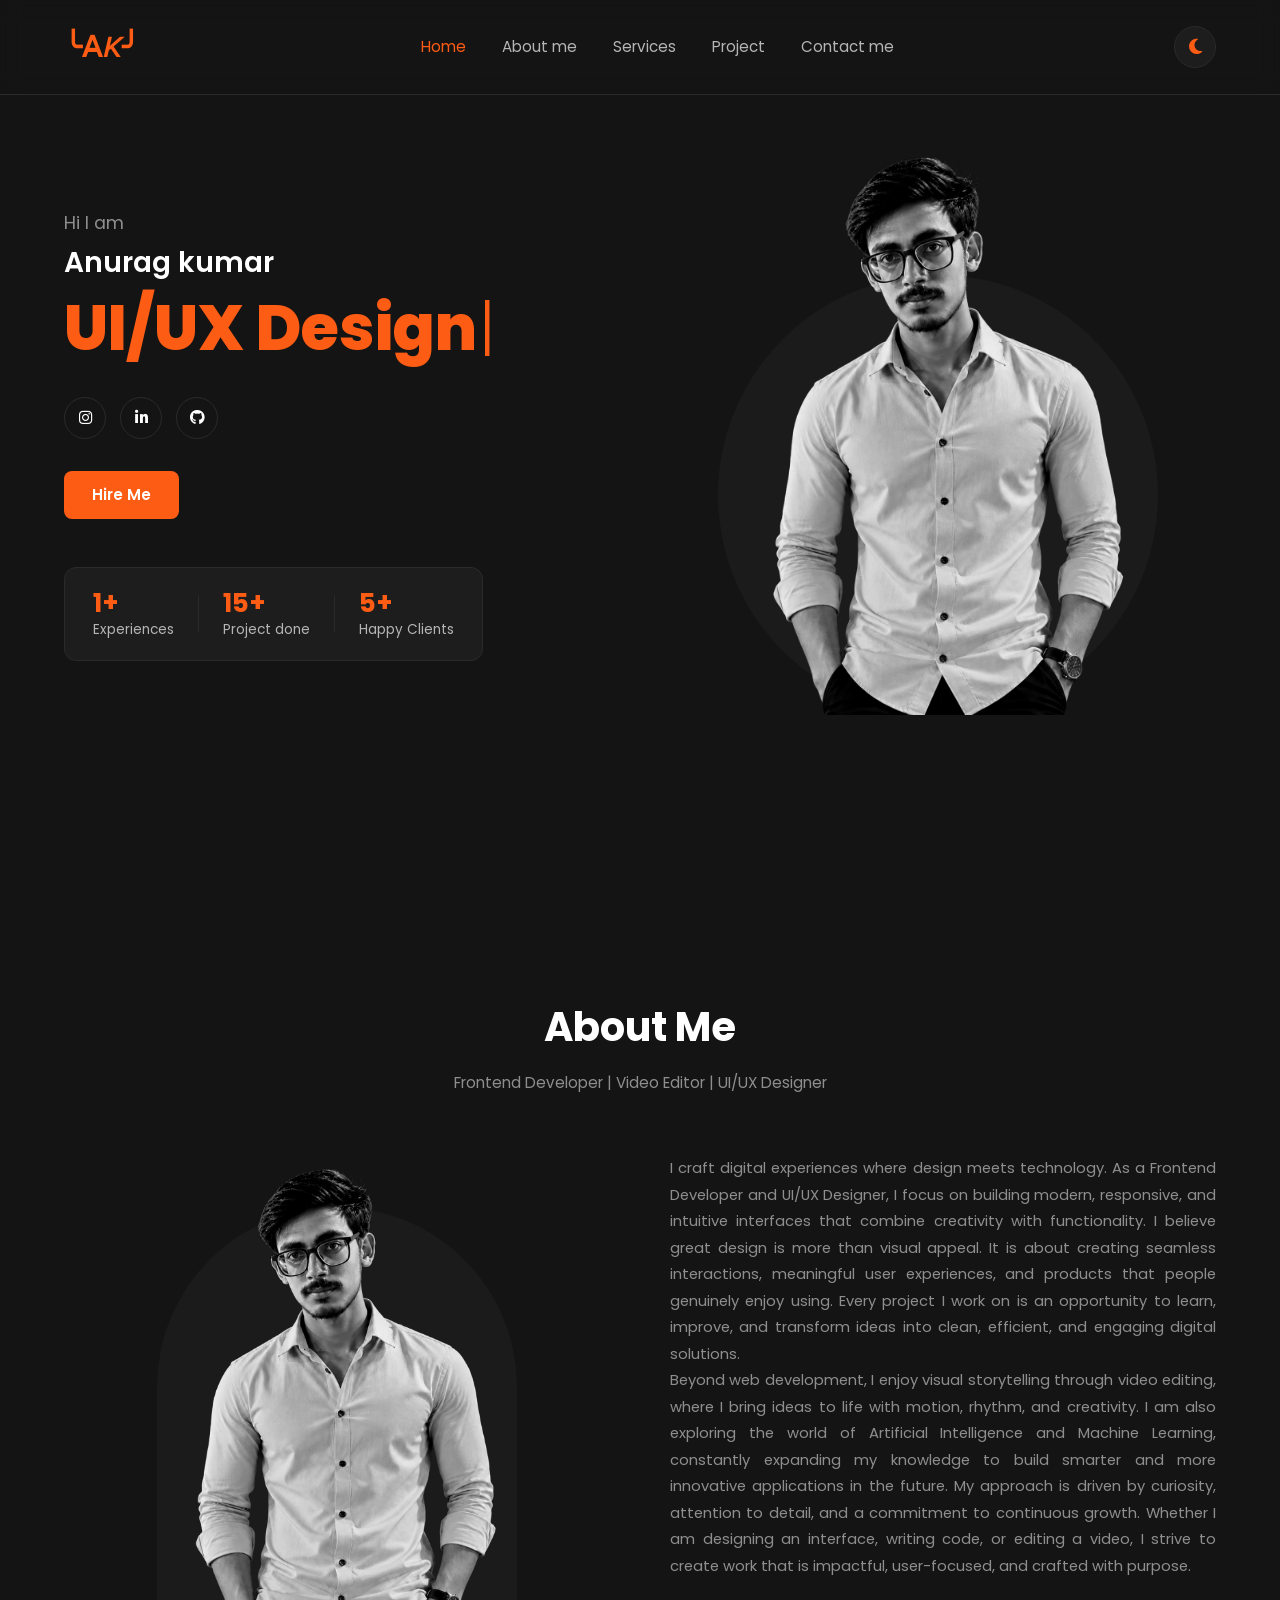
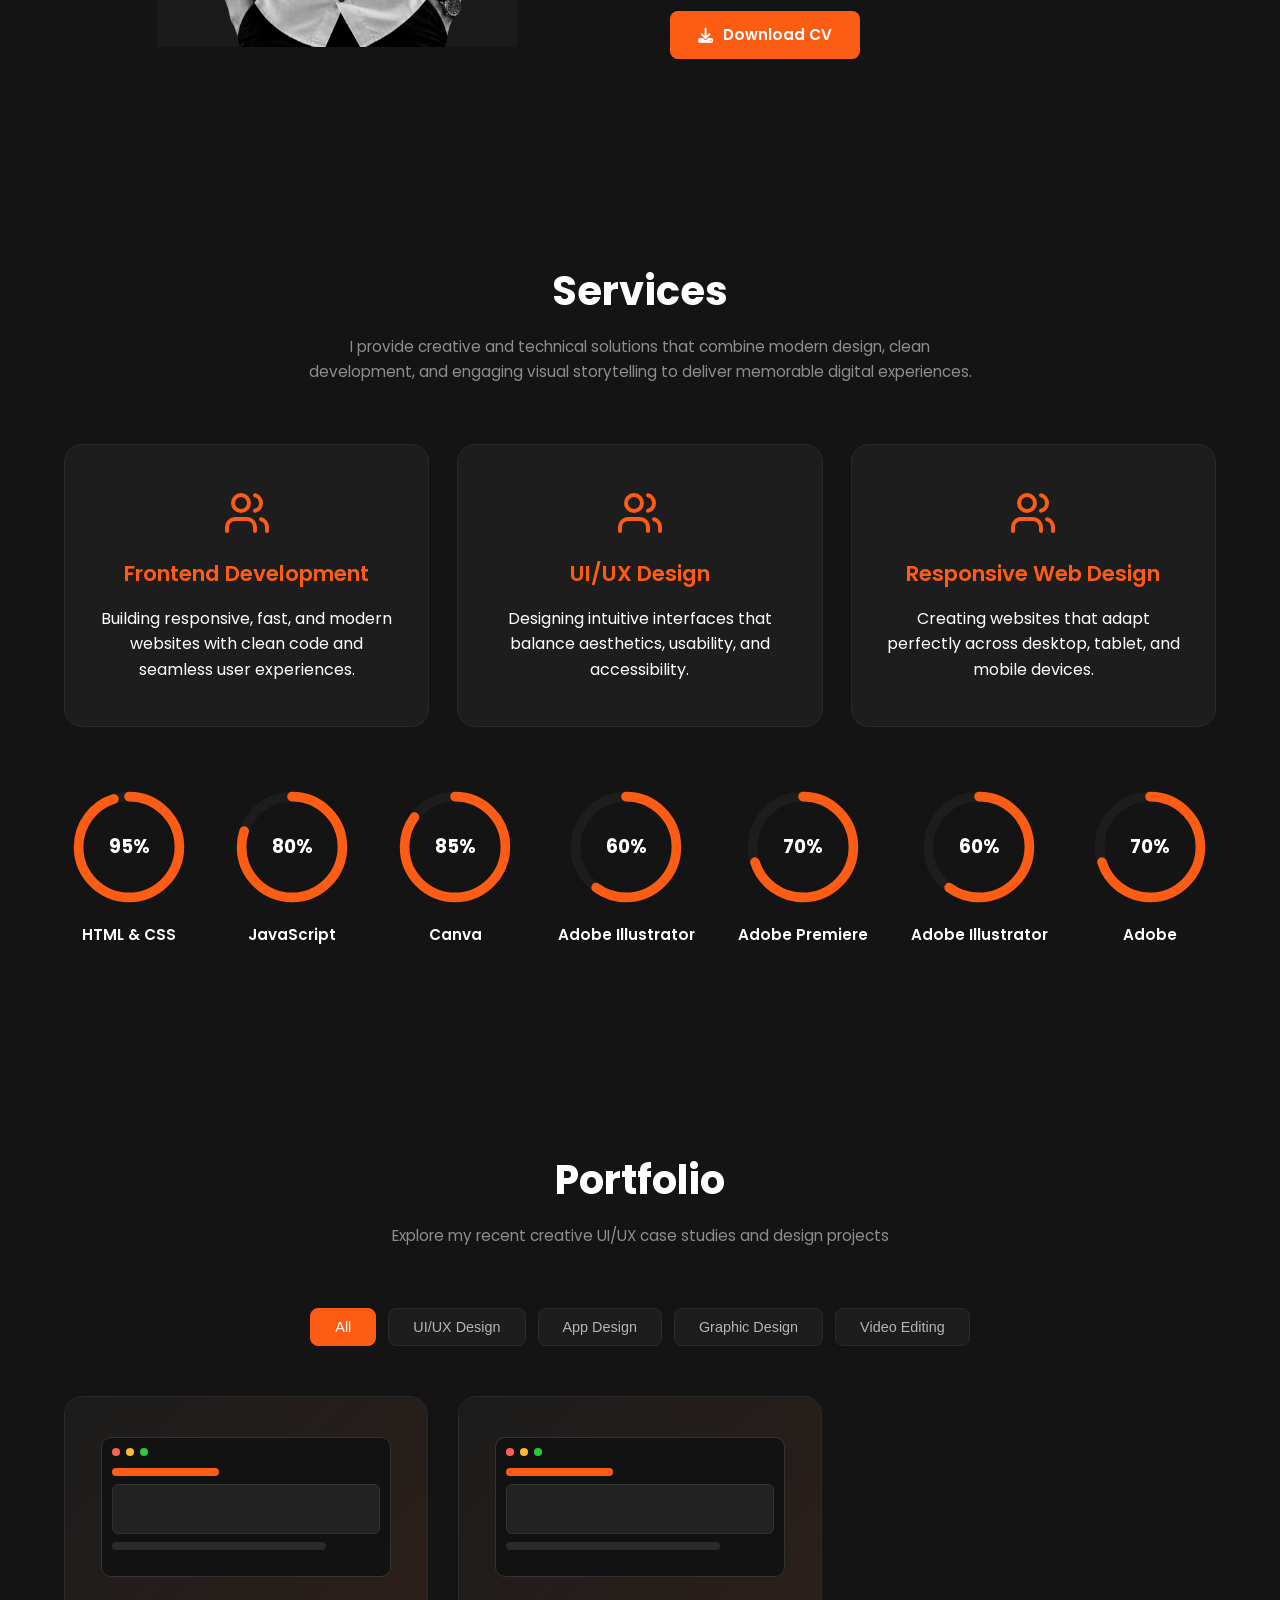
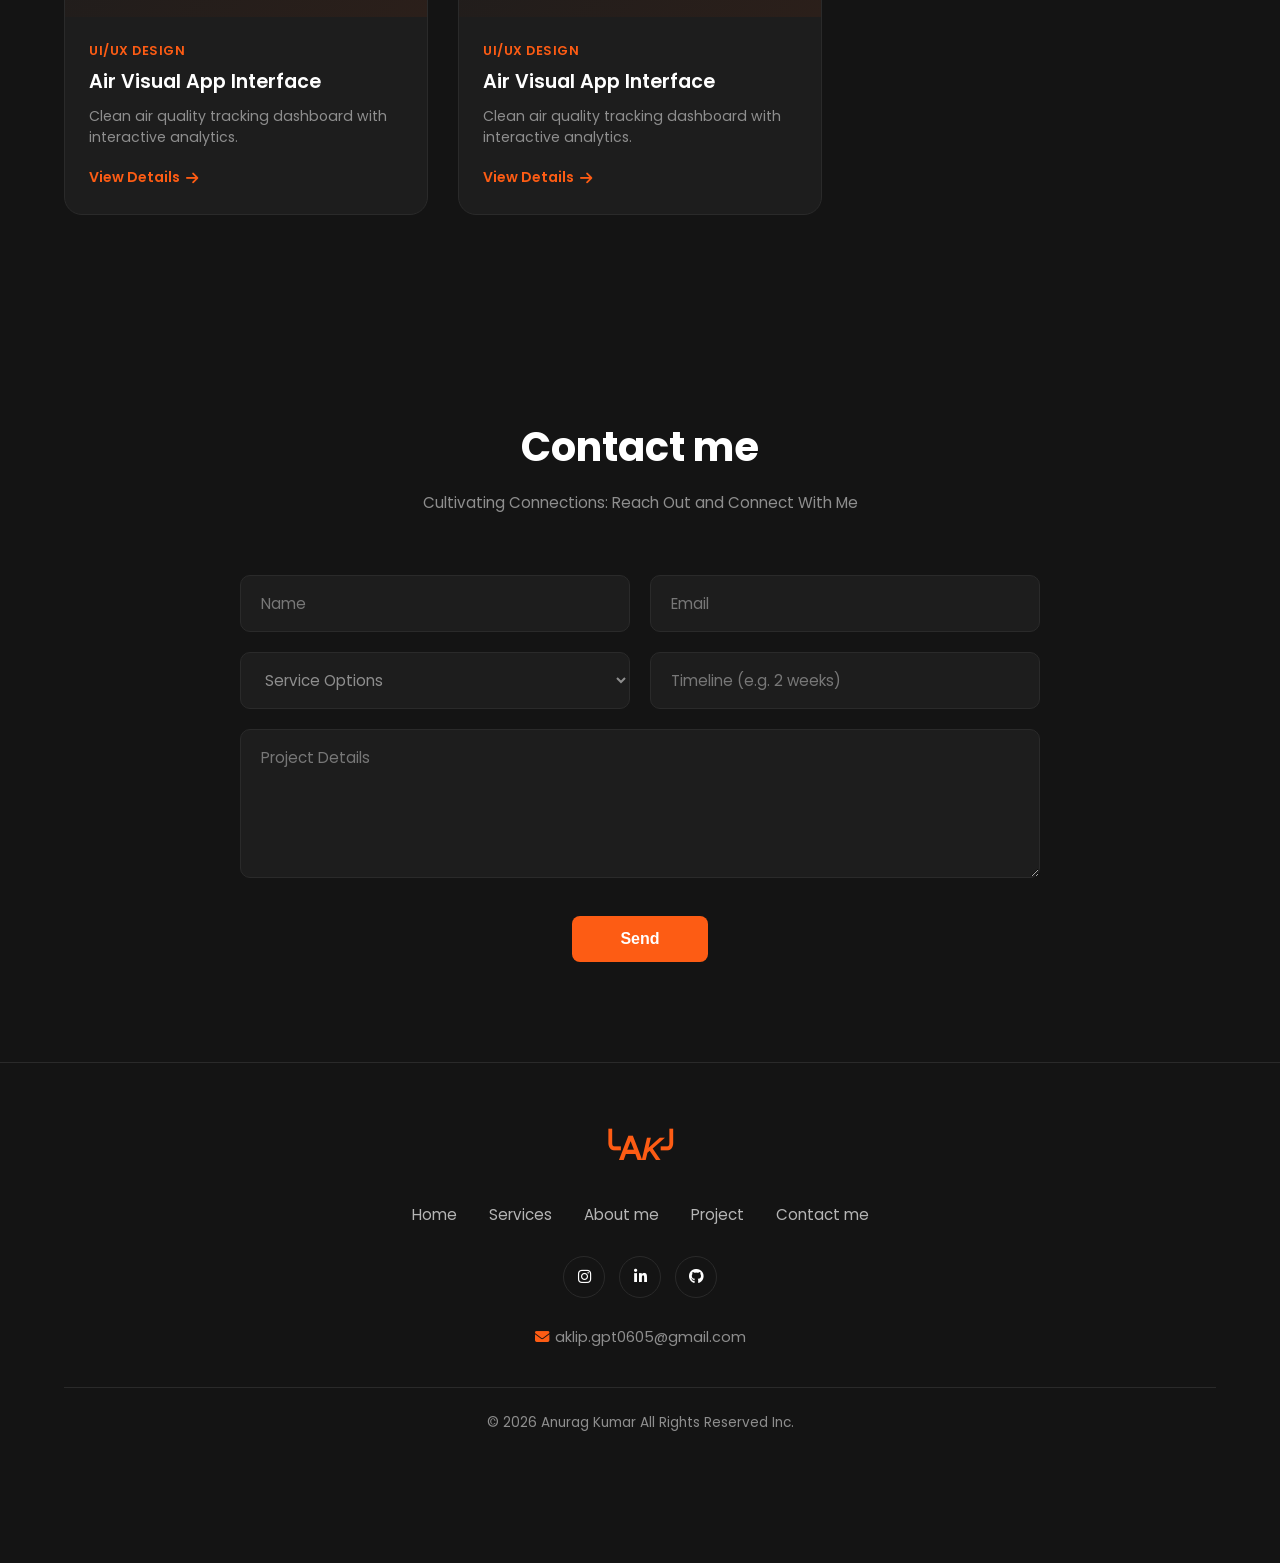
==== commit f686ebb2: "Update print statement from 'Hello' to 'Goodbye'" ====
--- a/index.html
+++ b/index.html
@@ -92,7 +92,7 @@
             </div>
             <div class="hero-image-wrapper">
                 <div class="hero-circle-bg"></div>
-                <img src="/hero-main.png" alt="Anurag kumar" class="hero-img">
+                <img src="hero-main.png" alt="Anurag kumar" class="hero-img">
             </div>
         </div>
     </section>
@@ -107,7 +107,7 @@
             <div class="about-grid">
                 <div class="about-image-wrapper">
                     <div class="about-arch-bg"></div>
-                    <img src="/hero-main.png" alt="About Anurag kumar" class="about-img">
+                    <img src="hero-main.png" alt="About Anurag kumar" class="about-img">
                 </div>
                 <div class="about-content">
                     <p class="about-text">
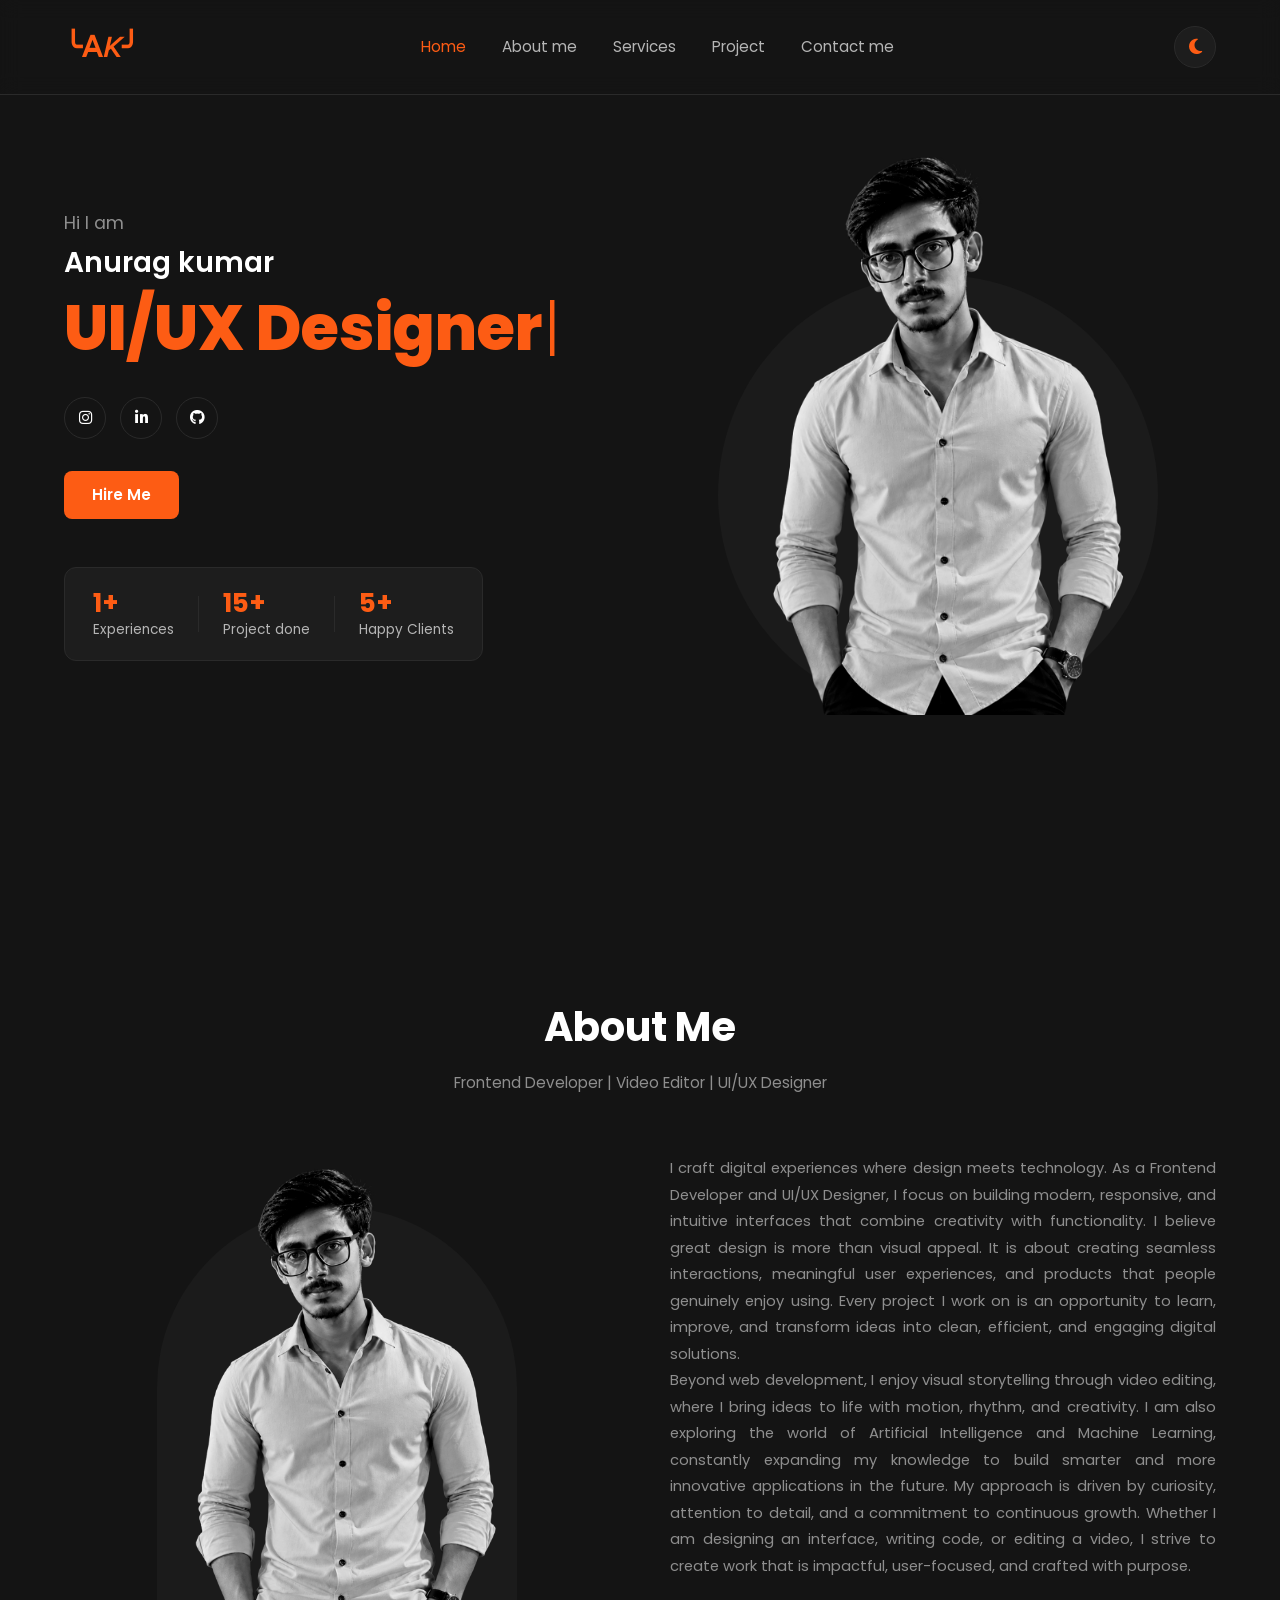
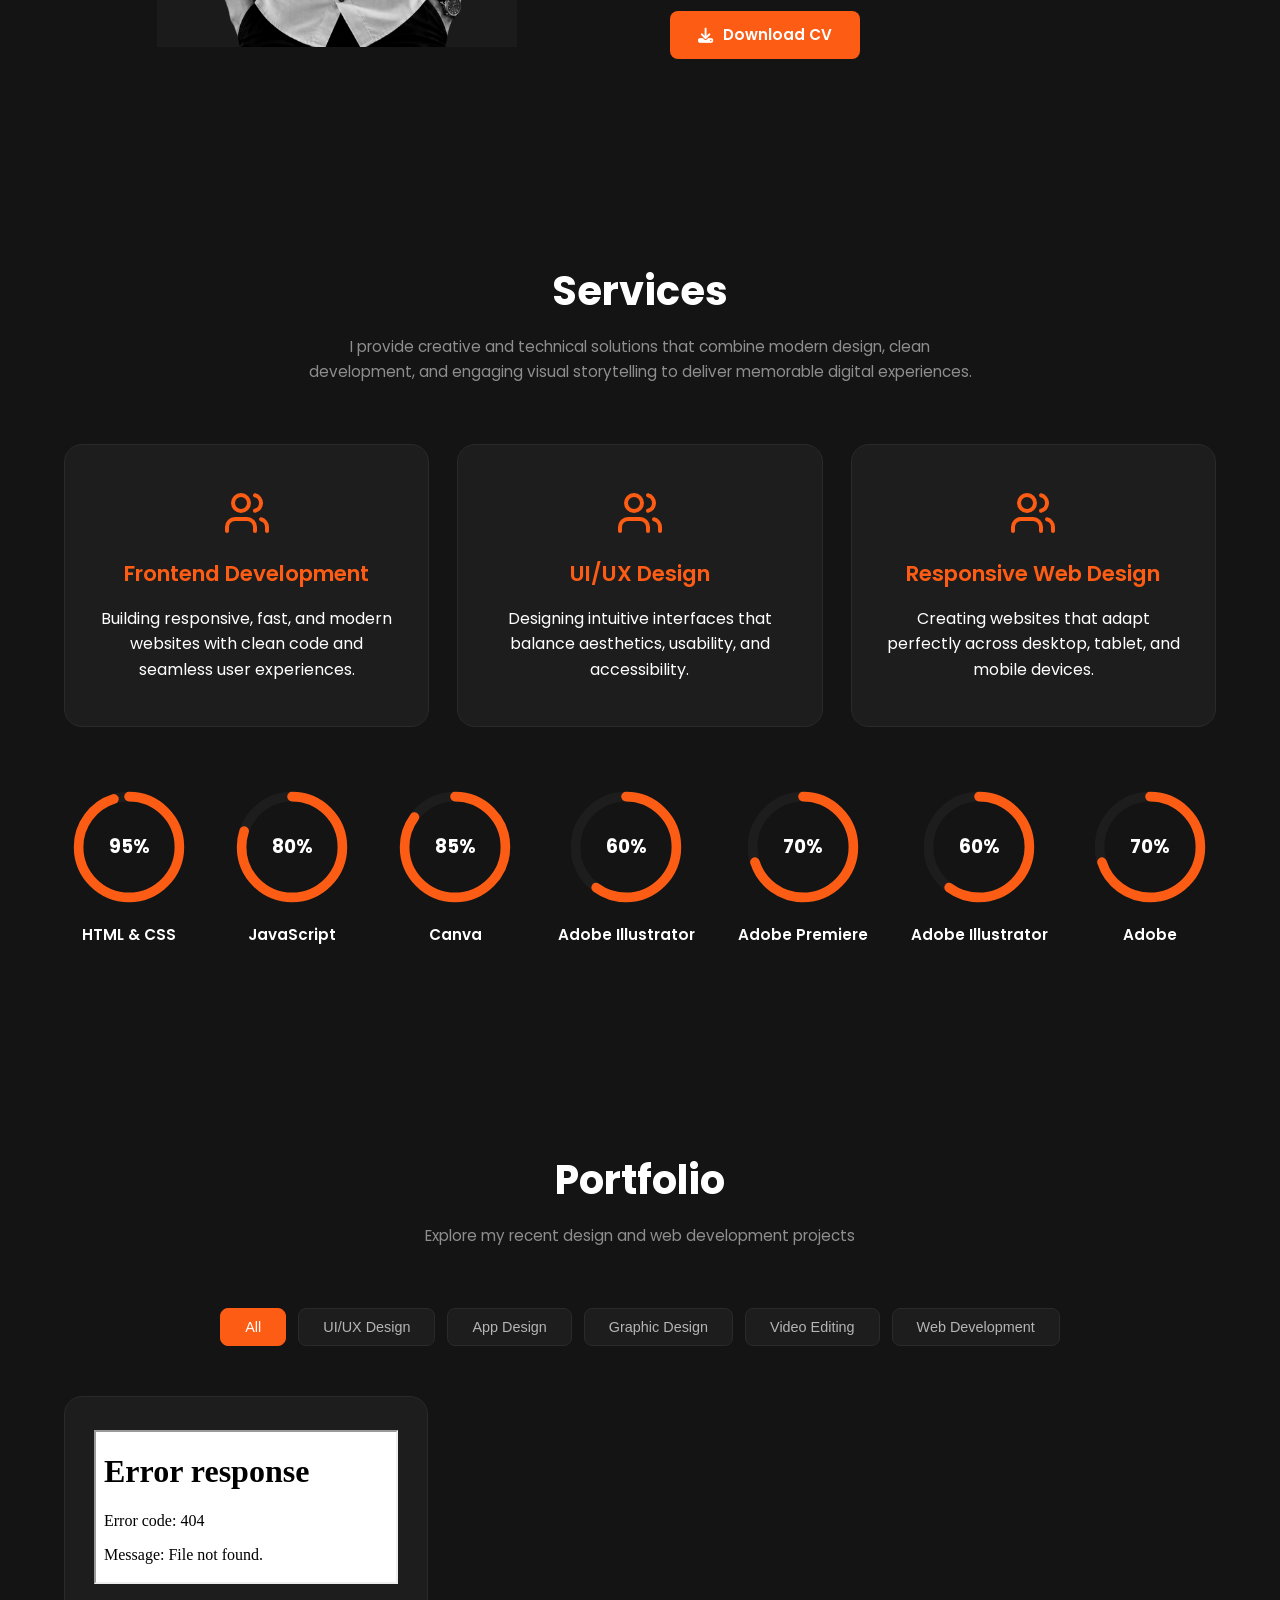
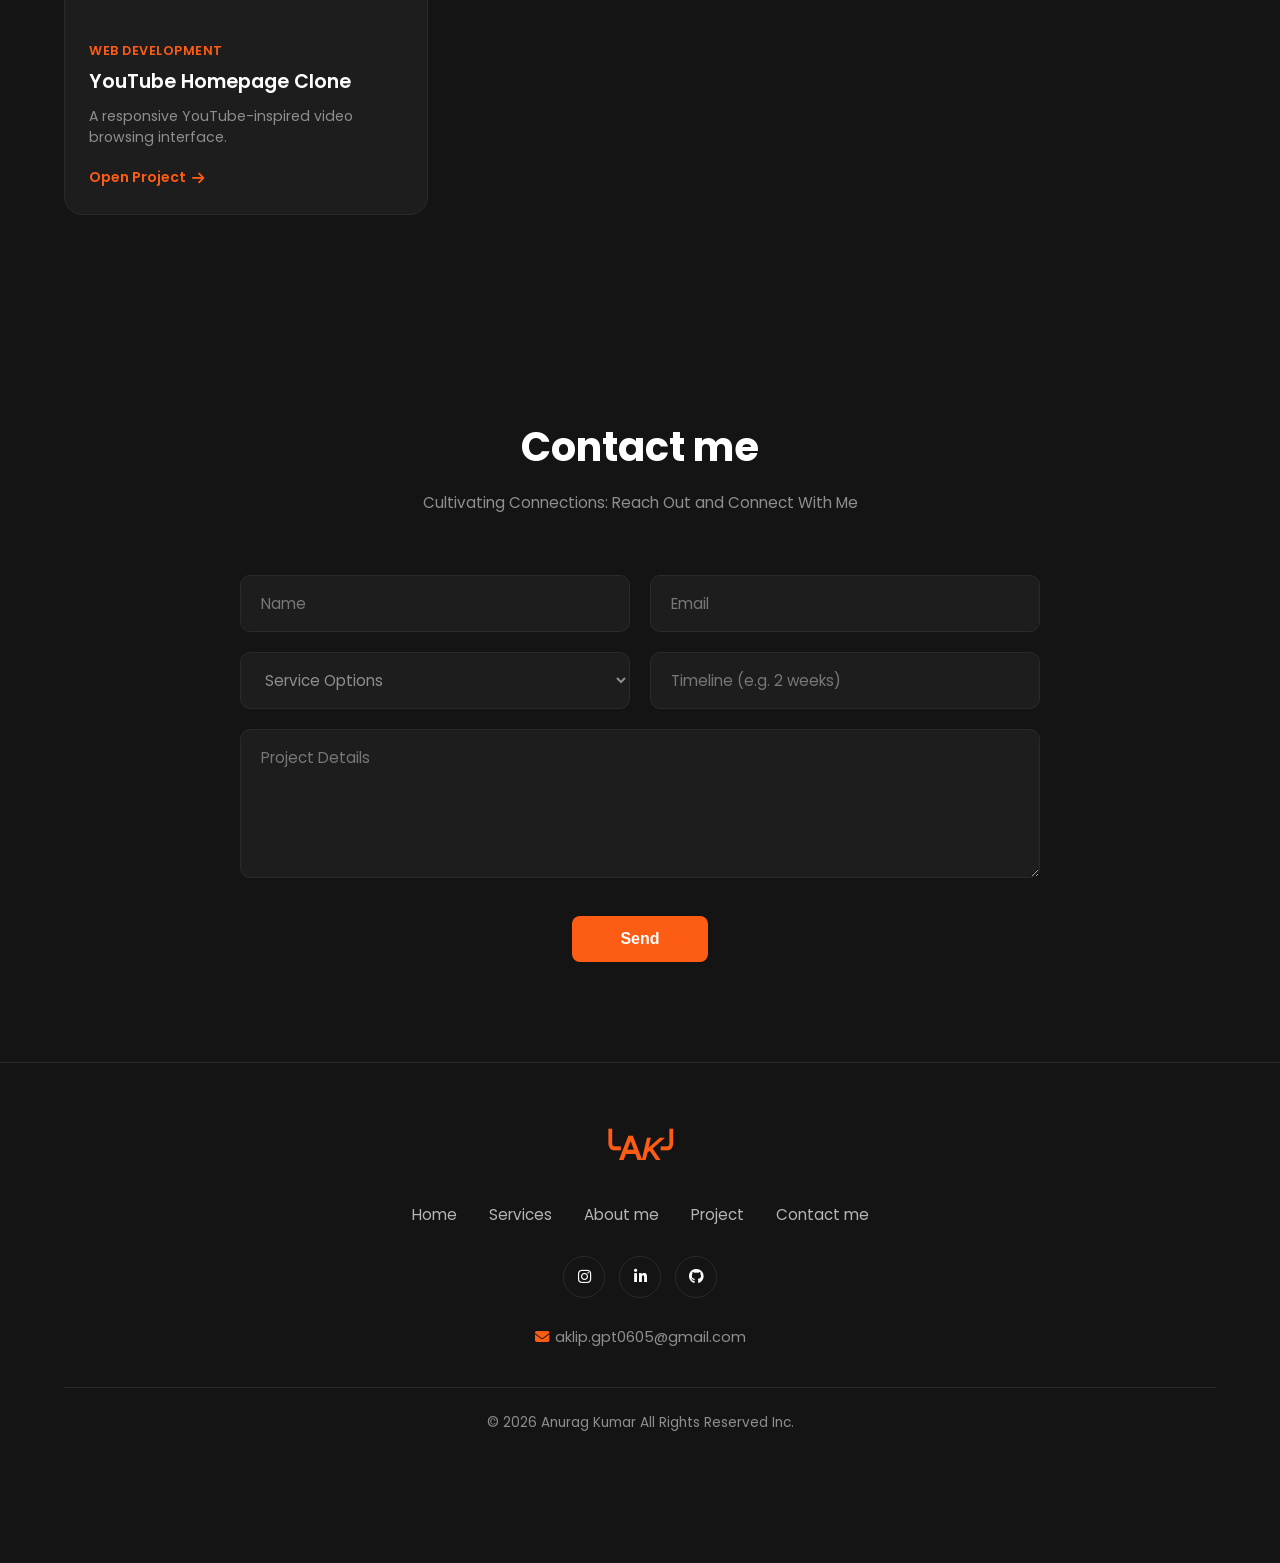
==== commit e02a1e60: "Update" ====
--- a/index.html
+++ b/index.html
@@ -10,13 +10,12 @@
     <link href="https://fonts.googleapis.com/css2?family=Poppins:wght@300;400;500;600;700;800&display=swap"
         rel="stylesheet">
     <link rel="stylesheet" href="https://cdnjs.cloudflare.com/ajax/libs/font-awesome/6.5.1/css/all.min.css">
-
-    <link rel="stylesheet" href="style.css">
+    <link rel="stylesheet" href="/style.css">
 
 </head>
 
 <body>
-    <!-- Header / Navbar -->
+    <!-- Header -->
     <header class="header">
         <div class="container nav-container">
             <div class="nav-left">
@@ -56,8 +55,9 @@
                 <div class="social-links">
                     <a target="_blank" href="https://www.instagram.com/theakcoder?igsi=MTZqYnJ1aGtjd3Nxcw=="
                         class="social-icon" aria-label="Instagram"><i class="fa-brands fa-instagram"></i></a>
-                    <a href="#" class="social-icon" aria-label="LinkedIn"><i class="fa-brands fa-linkedin-in"></i></a>
-                    <a href="https://github.com/anurag0605-ak" class="social-icon" aria-label="Github"><i
+                    <a target="_blank" href="https://www.linkedin.com/in/anurag-kumar-716162366/" class="social-icon"
+                        aria-label="LinkedIn"><i class="fa-brands fa-linkedin-in"></i></a>
+                    <a target="_blank" href="https://github.com/anurag0605-ak" class="social-icon" aria-label="Github"><i
                             class="fa-brands fa-github"></i></a>
                     <!-- <a href="#" class="social-icon" aria-label="Behance"><i class="fa-brands fa-behance"></i></a> -->
                 </div>
@@ -74,16 +74,19 @@
 
                 <!-- Stats Card -->
                 <div class="stats-card">
+
                     <div class="stat-item">
                         <span class="stat-number">1+</span>
                         <span class="stat-label">Experiences</span>
                     </div>
                     <div class="stat-divider"></div>
+
                     <div class="stat-item">
                         <span class="stat-number">15+</span>
                         <span class="stat-label">Project done</span>
                     </div>
                     <div class="stat-divider"></div>
+
                     <div class="stat-item">
                         <span class="stat-number">5+</span>
                         <span class="stat-label">Happy Clients</span>
@@ -92,7 +95,7 @@
             </div>
             <div class="hero-image-wrapper">
                 <div class="hero-circle-bg"></div>
-                <img src="hero-main.png" alt="Anurag kumar" class="hero-img">
+                <img src="/hero-main.png" alt="Anurag kumar" class="hero-img">
             </div>
         </div>
     </section>
@@ -107,7 +110,7 @@
             <div class="about-grid">
                 <div class="about-image-wrapper">
                     <div class="about-arch-bg"></div>
-                    <img src="hero-main.png" alt="About Anurag kumar" class="about-img">
+                    <img src="/hero-main.png" alt="About Anurag kumar" class="about-img">
                 </div>
                 <div class="about-content">
                     <p class="about-text">
@@ -220,12 +223,12 @@
                 </div>
             </div>
         </section>
-        <!-- Portfolio / Project Section -->
+        <!-- Project Section -->
         <section id="project" class="portfolio-section">
             <div class="container">
                 <div class="section-header">
                     <h2 class="section-title">Portfolio</h2>
-                    <p class="section-subtitle">Explore my recent creative UI/UX case studies and design projects</p>
+                    <p class="section-subtitle">Explore my recent design and web development projects</p>
                 </div>
                 <!-- Filter Buttons -->
                 <div class="portfolio-filters">
@@ -234,59 +237,28 @@
                     <button class="filter-btn" data-filter="app">App Design</button>
                     <button class="filter-btn" data-filter="graphic">Graphic Design</button>
                     <button class="filter-btn" data-filter="video">Video Editing</button>
+                    <button class="filter-btn" data-filter="web">Web Development</button>
                 </div>
                 <!-- Project Grid -->
                 <div class="project-grid" aria-label="Portfolio carousel">
                     <div class="project-track">
                         <!-- Project 1 -->
-                        <div class="project-card" data-category="uiux">
-                            <div class="project-preview preview-gradient-1">
-                                <div class="project-mockup-ui">
-                                    <div class="mockup-header">
-                                        <span class="mockup-dot red"></span>
-                                        <span class="mockup-dot yellow"></span>
-                                        <span class="mockup-dot green"></span>
-                                    </div>
-                                    <div class="mockup-body">
-                                        <div class="mockup-line title"></div>
-                                        <div class="mockup-box"></div>
-                                        <div class="mockup-line"></div>
-                                    </div>
-                                </div>
+                        <div class="project-card" data-category="web">
+                            <div class="project-preview youtube-preview">
+                                <iframe src="Project/youtube-clone/youtube.html"
+                                    title="Live preview of the YouTube clone project" loading="lazy" tabindex="-1"
+                                    aria-hidden="true">
+                                </iframe>
                             </div>
                             <div class="project-info">
-                                <span class="project-category">UI/UX Design</span>
-                                <h3 class="project-title">Air Visual App Interface</h3>
-                                <p class="project-desc">Clean air quality tracking dashboard with interactive analytics.
-                                </p>
-                                <a href="#" class="project-link">View Details <i
-                                        class="fa-solid fa-arrow-right"></i></a>
+                                <span class="project-category">Web Development</span>
+                                <h3 class="project-title">YouTube Homepage Clone</h3>
+                                <p class="project-desc">A responsive YouTube-inspired video browsing interface.</p>
+                                <a href="Project/youtube-clone/youtube.html" class="project-link" target="_blank"
+                                    rel="noopener noreferrer">Open Project <i class="fa-solid fa-arrow-right"></i></a>
                             </div>
                         </div>
-                        <div class="project-card" data-category="uiux">
-                            <div class="project-preview preview-gradient-1">
-                                <div class="project-mockup-ui">
-                                    <div class="mockup-header">
-                                        <span class="mockup-dot red"></span>
-                                        <span class="mockup-dot yellow"></span>
-                                        <span class="mockup-dot green"></span>
-                                    </div>
-                                    <div class="mockup-body">
-                                        <div class="mockup-line title"></div>
-                                        <div class="mockup-box"></div>
-                                        <div class="mockup-line"></div>
-                                    </div>
-                                </div>
-                            </div>
-                            <div class="project-info">
-                                <span class="project-category">UI/UX Design</span>
-                                <h3 class="project-title">Air Visual App Interface</h3>
-                                <p class="project-desc">Clean air quality tracking dashboard with interactive analytics.
-                                </p>
-                                <a href="#" class="project-link">View Details <i
-                                        class="fa-solid fa-arrow-right"></i></a>
-                            </div>
-                        </div>
+
                     </div>
                 </div>
                 <div class="project-controls" aria-label="Portfolio carousel controls">
@@ -359,8 +331,9 @@
                 <div class="social-links footer-socials">
                     <a target="_blank" href="https://www.instagram.com/theakcoder?igsi=MTZqYnJ1aGtjd3Nxcw=="
                         class="social-icon" aria-label="Instagram"><i class="fa-brands fa-instagram"></i></a>
-                    <a href="#" class="social-icon" aria-label="LinkedIn"><i class="fa-brands fa-linkedin-in"></i></a>
-                    <a href="https://github.com/anurag0605-ak" class="social-icon" aria-label="github"><i
+                    <a target="_blank" href="https://www.linkedin.com/in/anurag-kumar-716162366/" class="social-icon"
+                        aria-label="LinkedIn"><i class="fa-brands fa-linkedin-in"></i></a>
+                    <a target="_blank" href="https://github.com/anurag0605-ak" class="social-icon" aria-label="github"><i
                             class="fa-brands fa-github"></i></a>
 
                 </div>
@@ -372,11 +345,12 @@
                     <p>&copy; 2026 Anurag Kumar All Rights Reserved Inc.</p>
                 </div>
             </div>
+
         </footer>
 
 
         <!-- JavaScript -->
-        <script src="script.js"> </script>
+        <script src="/script.js"> </script>
 </body>
 
 </html>
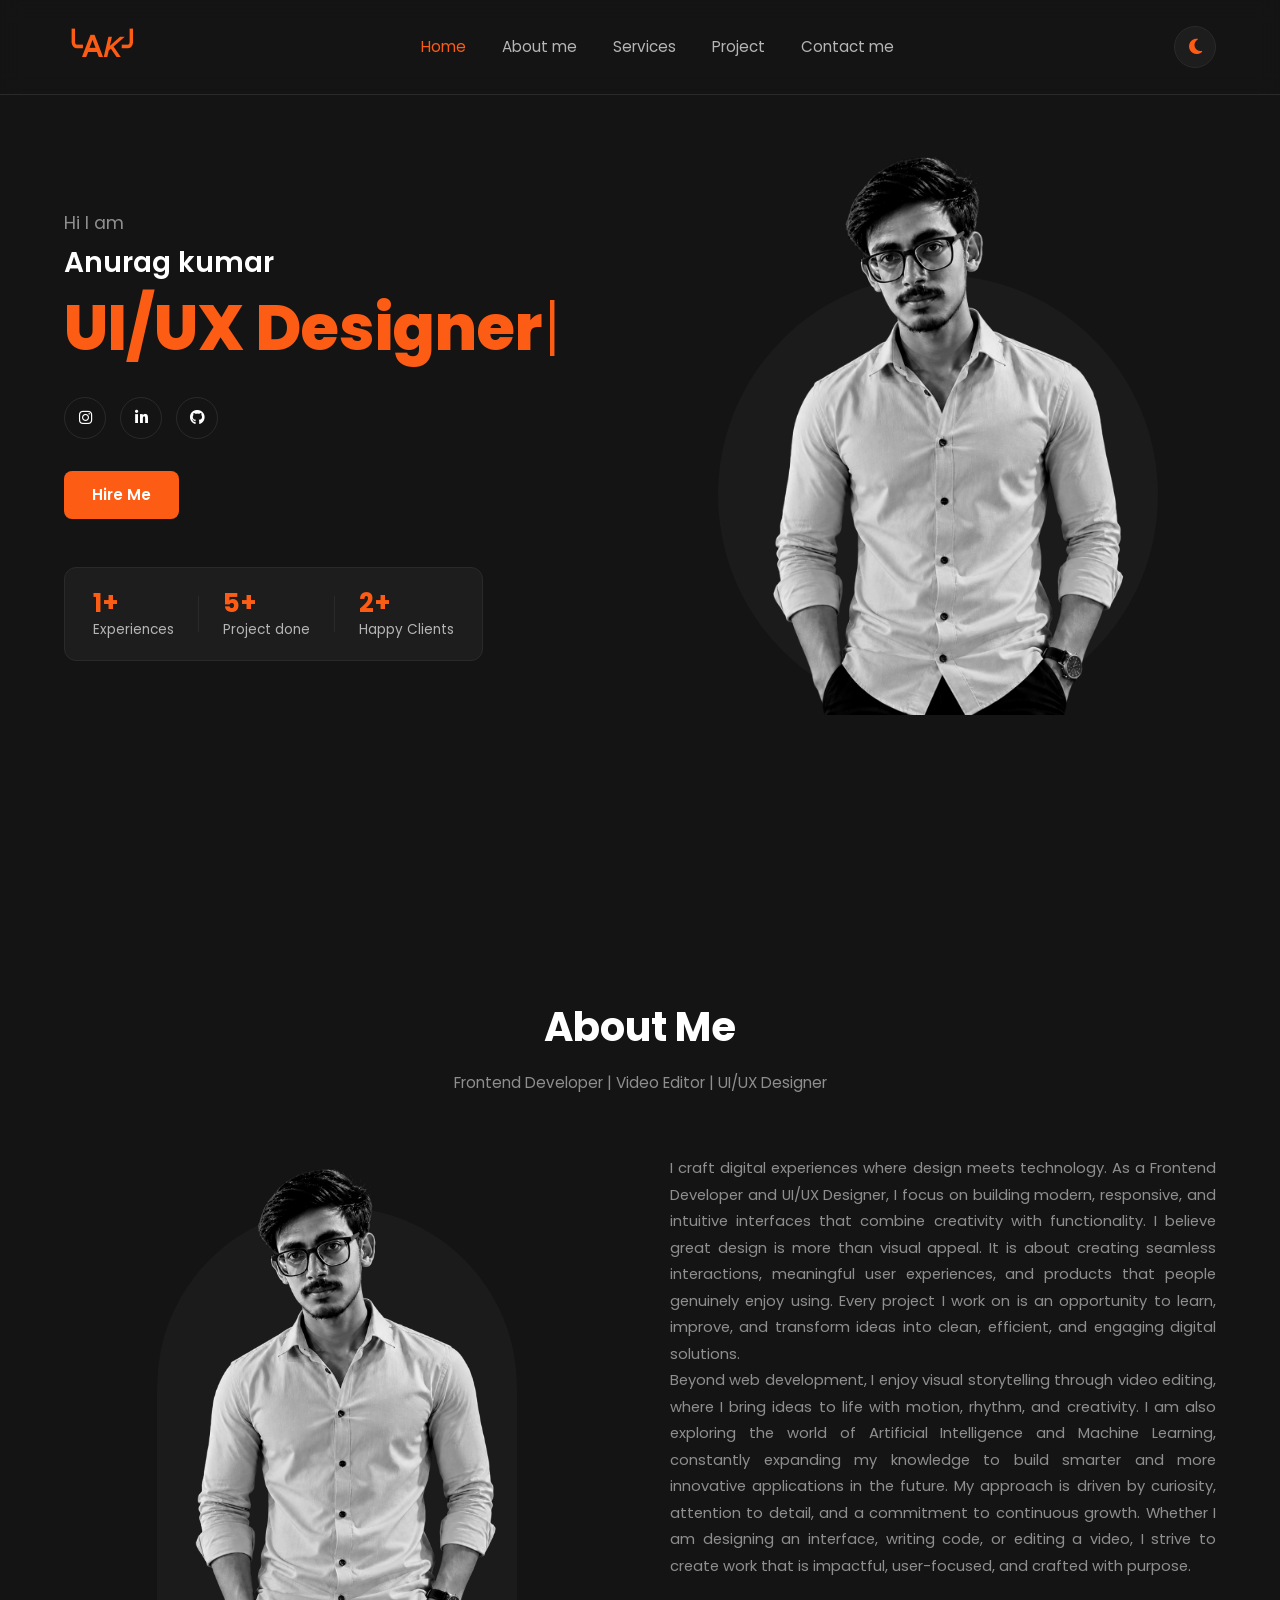
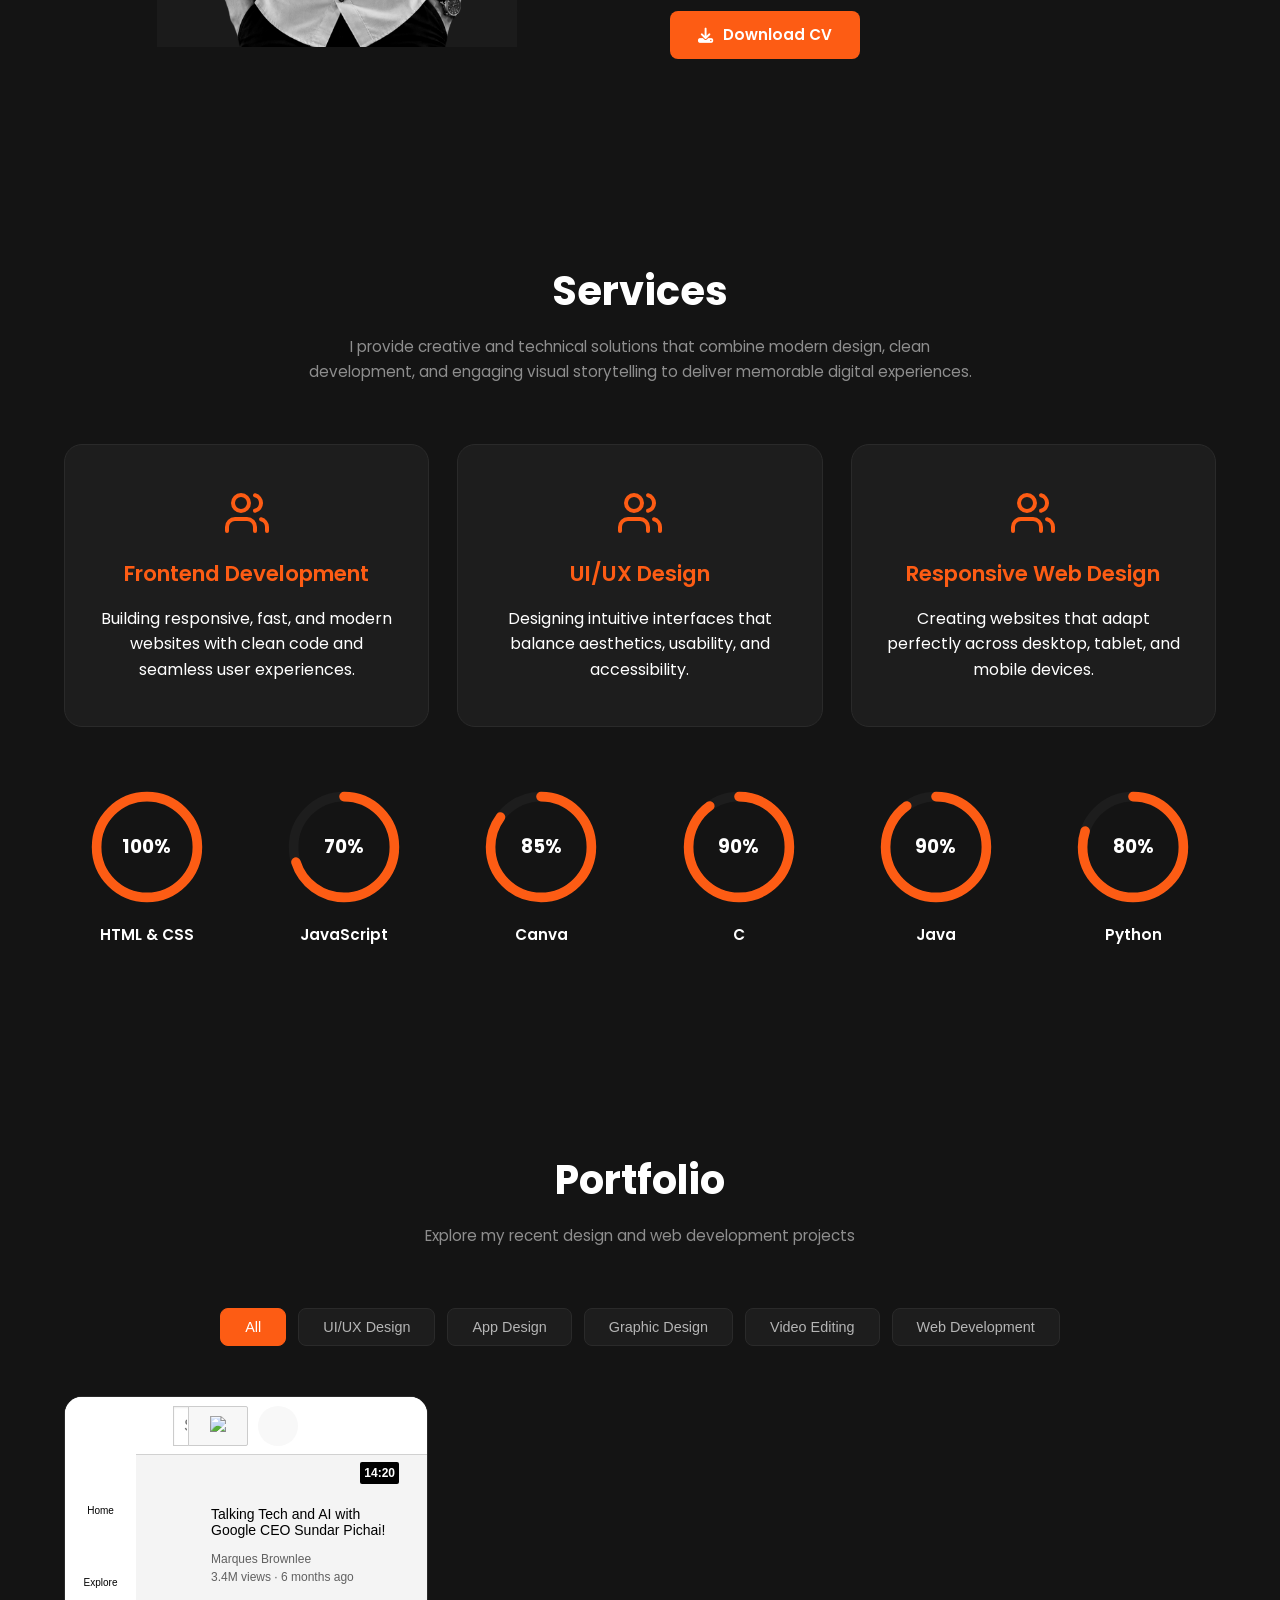
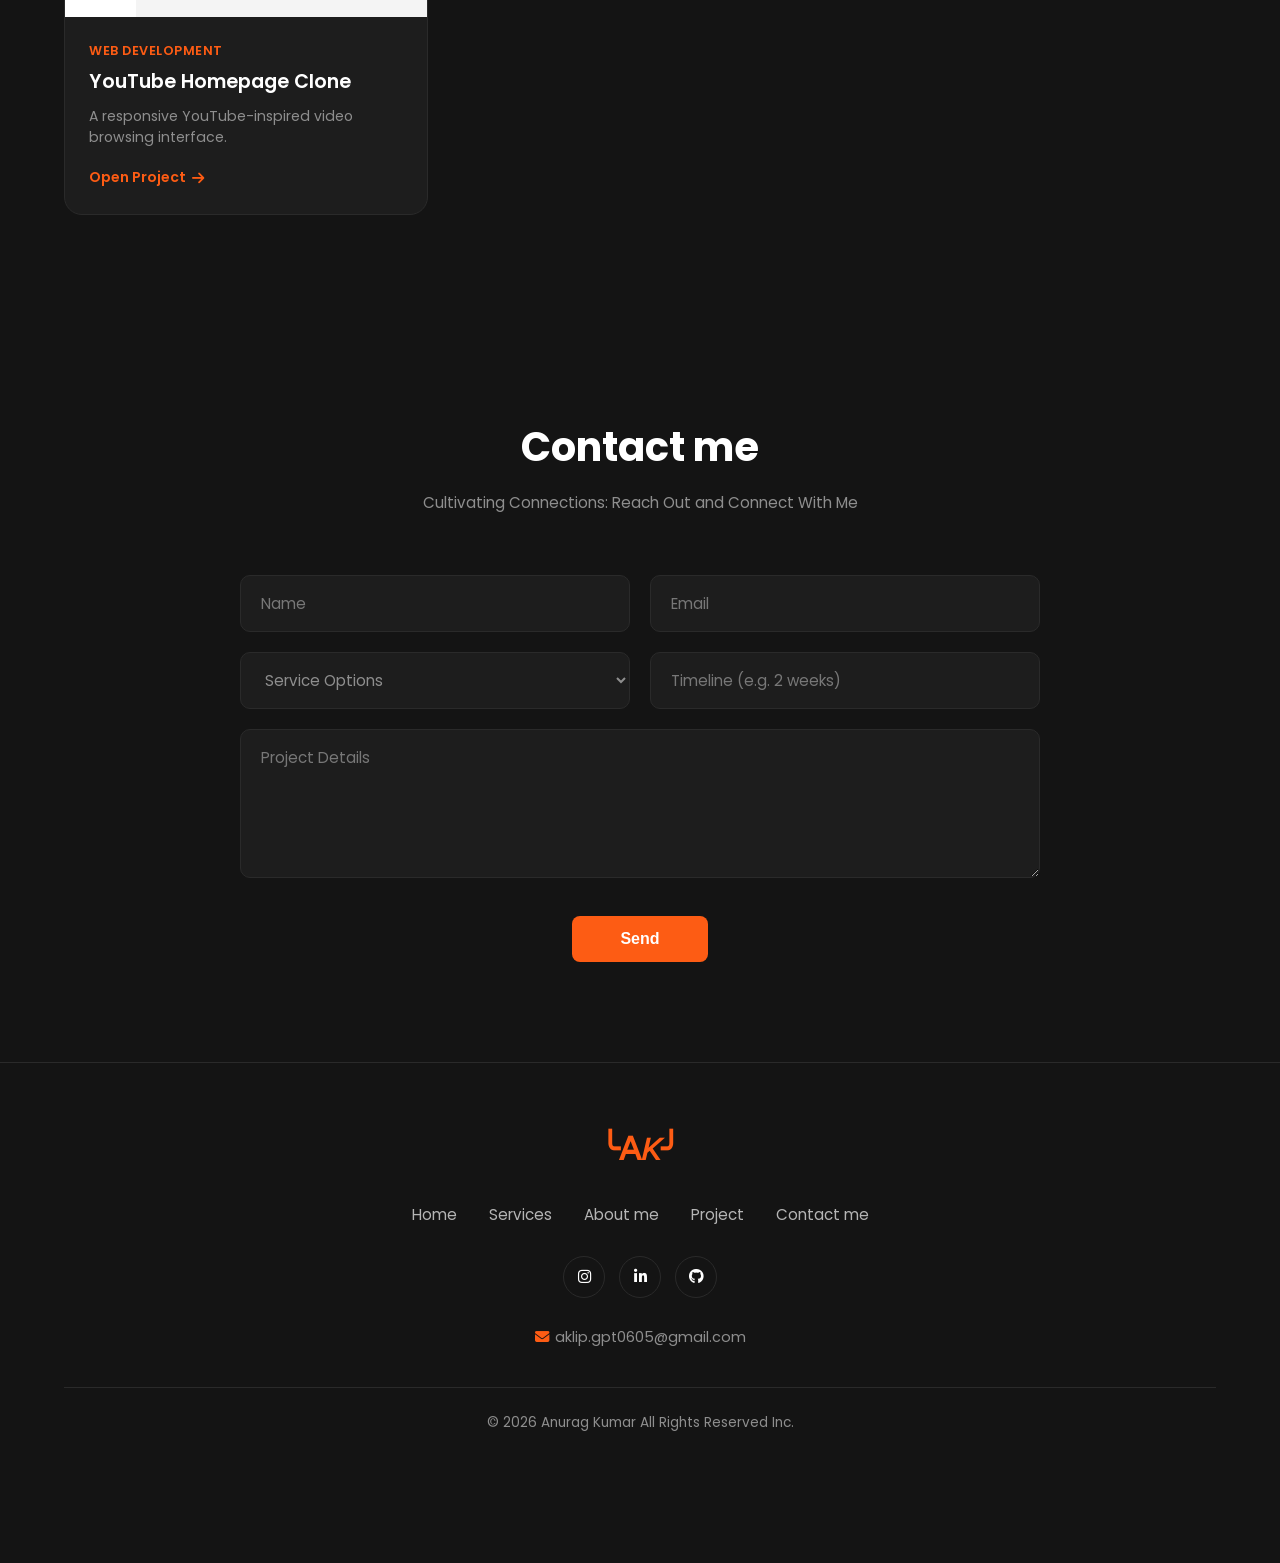
==== commit 5a6a197e: "Modify output text from 'Hello' to 'Goodbye'" ====
--- a/index.html
+++ b/index.html
@@ -7,10 +7,11 @@
     <title>Anurag Kumar - Portfolio</title>
     <link rel="preconnect" href="https://fonts.googleapis.com">
     <link rel="preconnect" href="https://fonts.gstatic.com" crossorigin>
-    <link href="https://fonts.googleapis.com/css2?family=Poppins:wght@300;400;500;600;700;800&display=swap"
-        rel="stylesheet">
+    <link rel="icon" type="image/png" href="/ak.jpg" sizes="40x40"  >
+
+    <link href="https://fonts.googleapis.com/css2?family=Poppins:wght@300;400;500;600;700;800&display=swap"rel="stylesheet">
     <link rel="stylesheet" href="https://cdnjs.cloudflare.com/ajax/libs/font-awesome/6.5.1/css/all.min.css">
-    <link rel="stylesheet" href="/style.css">
+    <link rel="stylesheet" href="style.css">
 
 </head>
 
@@ -22,7 +23,7 @@
                 <button id="menu-toggle" class="hamburger-btn" aria-label="Toggle navigation menu">
                     <i class="fa-solid fa-bars"></i>
                 </button>
-                <a href="/index.html" target="_blank" class="logo">╰𝖠𝘒╯</a>
+                <a href="index.html" target="_blank" class="logo">╰𝖠𝘒╯</a>
             </div>
             <nav class="navbar">
                 <ul class="nav-menu" id="nav-menu">
@@ -57,8 +58,8 @@
                         class="social-icon" aria-label="Instagram"><i class="fa-brands fa-instagram"></i></a>
                     <a target="_blank" href="https://www.linkedin.com/in/anurag-kumar-716162366/" class="social-icon"
                         aria-label="LinkedIn"><i class="fa-brands fa-linkedin-in"></i></a>
-                    <a target="_blank" href="https://github.com/anurag0605-ak" class="social-icon" aria-label="Github"><i
-                            class="fa-brands fa-github"></i></a>
+                    <a target="_blank" href="https://github.com/anurag0605-ak" class="social-icon"
+                        aria-label="Github"><i class="fa-brands fa-github"></i></a>
                     <!-- <a href="#" class="social-icon" aria-label="Behance"><i class="fa-brands fa-behance"></i></a> -->
                 </div>
 
@@ -82,20 +83,20 @@
                     <div class="stat-divider"></div>
 
                     <div class="stat-item">
-                        <span class="stat-number">15+</span>
+                        <span class="stat-number">5+</span>
                         <span class="stat-label">Project done</span>
                     </div>
                     <div class="stat-divider"></div>
 
                     <div class="stat-item">
-                        <span class="stat-number">5+</span>
+                        <span class="stat-number">2+</span>
                         <span class="stat-label">Happy Clients</span>
                     </div>
                 </div>
             </div>
             <div class="hero-image-wrapper">
                 <div class="hero-circle-bg"></div>
-                <img src="/hero-main.png" alt="Anurag kumar" class="hero-img">
+                <img src="hero-main.png" alt="Anurag kumar" class="hero-img">
             </div>
         </div>
     </section>
@@ -110,7 +111,7 @@
             <div class="about-grid">
                 <div class="about-image-wrapper">
                     <div class="about-arch-bg"></div>
-                    <img src="/hero-main.png" alt="About Anurag kumar" class="about-img">
+                    <img src="hero-main.png" alt="About Anurag kumar" class="about-img">
                 </div>
                 <div class="about-content">
                     <p class="about-text">
@@ -273,45 +274,72 @@
         </section>
 
         <!-- Contact Me Section -->
+
+
         <section id="contact" class="contact-section">
             <div class="container">
+
                 <div class="section-header">
                     <h2 class="section-title">Contact me</h2>
-                    <p class="section-subtitle">Cultivating Connections: Reach Out and Connect With Me</p>
-                </div>
-                <form class="contact-form" id="contact-form"
-                    onsubmit="event.preventDefault(); alert('Thank you! Your message has been sent successfully.');">
+                    <p class="section-subtitle">
+                        Cultivating Connections: Reach Out and Connect With Me
+                    </p>
+                </div>
+
+                <form class="contact-form" action="https://formspree.io/f/mwlpanwb" method="POST" id="contact-form">
+
                     <div class="form-row">
+
                         <div class="form-group">
-                            <input type="text" id="contact-name" class="form-input" placeholder="Name" required>
-                        </div>
+                            <input type="text" id="contact-name" name="name" class="form-input" placeholder="Name"
+                                required>
+                        </div>
+
                         <div class="form-group">
-                            <input type="email" id="contact-email" class="form-input" placeholder="Email" required>
-                        </div>
-                    </div>
+                            <input type="email" id="contact-email" name="email" class="form-input" placeholder="Email"
+                                required>
+                        </div>
+
+                    </div>
+
+
                     <div class="form-row">
+
                         <div class="form-group">
-                            <select id="contact-service" class="form-input form-select" required>
-                                <option value="" disabled selected>Service Options</option>
+                            <select id="contact-service" name="service" class="form-input form-select" required>
+                                <option value="" disabled selected>
+                                    Service Options
+                                </option>
+
                                 <option value="app-design">App Design</option>
                                 <option value="uiux-design">UI/UX Design</option>
                                 <option value="graphic-design">Graphic Design</option>
                                 <option value="video-editing">Video Editing</option>
                             </select>
                         </div>
+
                         <div class="form-group">
-                            <input type="text" id="contact-timeline" class="form-input"
+                            <input type="text" id="contact-timeline" name="timeline" class="form-input"
                                 placeholder="Timeline (e.g. 2 weeks)">
                         </div>
-                    </div>
+
+                    </div>
+
+
                     <div class="form-group full-width">
-                        <textarea id="contact-details" class="form-input form-textarea" rows="5"
+                        <textarea id="contact-details" name="project_details" class="form-input form-textarea" rows="5"
                             placeholder="Project Details" required></textarea>
                     </div>
+
+
                     <div class="form-submit">
-                        <button type="submit" class="btn btn-primary submit-btn">Send</button>
-                    </div>
+                        <button type="submit" class="btn btn-primary submit-btn">
+                            Send
+                        </button>
+                    </div>
+
                 </form>
+
             </div>
         </section>
 
@@ -333,8 +361,8 @@
                         class="social-icon" aria-label="Instagram"><i class="fa-brands fa-instagram"></i></a>
                     <a target="_blank" href="https://www.linkedin.com/in/anurag-kumar-716162366/" class="social-icon"
                         aria-label="LinkedIn"><i class="fa-brands fa-linkedin-in"></i></a>
-                    <a target="_blank" href="https://github.com/anurag0605-ak" class="social-icon" aria-label="github"><i
-                            class="fa-brands fa-github"></i></a>
+                    <a target="_blank" href="https://github.com/anurag0605-ak" class="social-icon"
+                        aria-label="github"><i class="fa-brands fa-github"></i></a>
 
                 </div>
                 <div class="footer-contact-info">
@@ -350,7 +378,7 @@
 
 
         <!-- JavaScript -->
-        <script src="/script.js"> </script>
+        <script src="script.js"> </script>
 </body>
 
 </html>
--- a/style.css
+++ b/style.css
@@ -636,6 +636,19 @@
     align-items: center;
     justify-content: center;
     padding: 20px;
+}
+.youtube-preview {
+    display: block;
+    padding: 0;
+    overflow: hidden;
+    background-color: #f4f4f4;
+}
+.youtube-preview iframe {
+    display: block;
+    width: 100%;
+    height: 100%;
+    border: 0;
+    pointer-events: none;
 }
 .preview-gradient-1 { background: linear-gradient(135deg, #1c1c1c 0%, #2b1f1a 100%); }
 .preview-gradient-2 { background: linear-gradient(135deg, #1c1c1c 0%, #1f2b25 100%); }
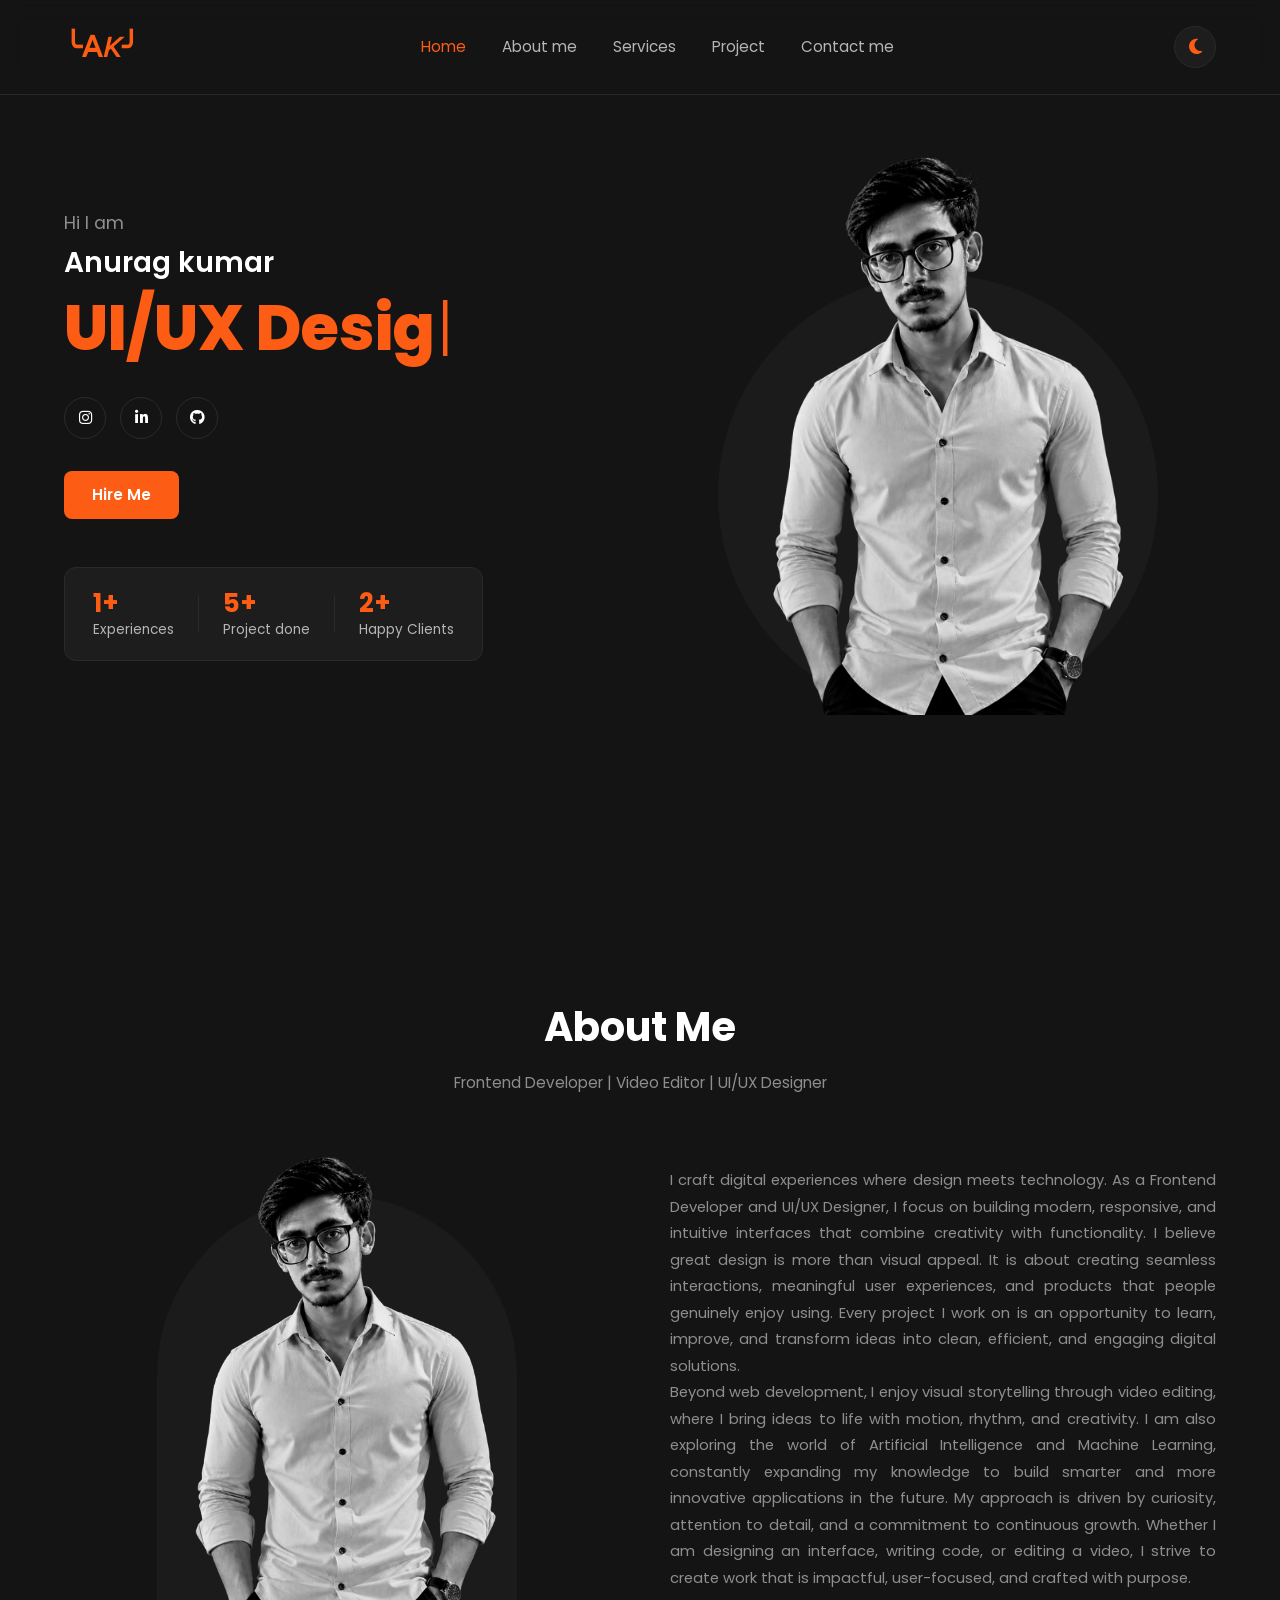
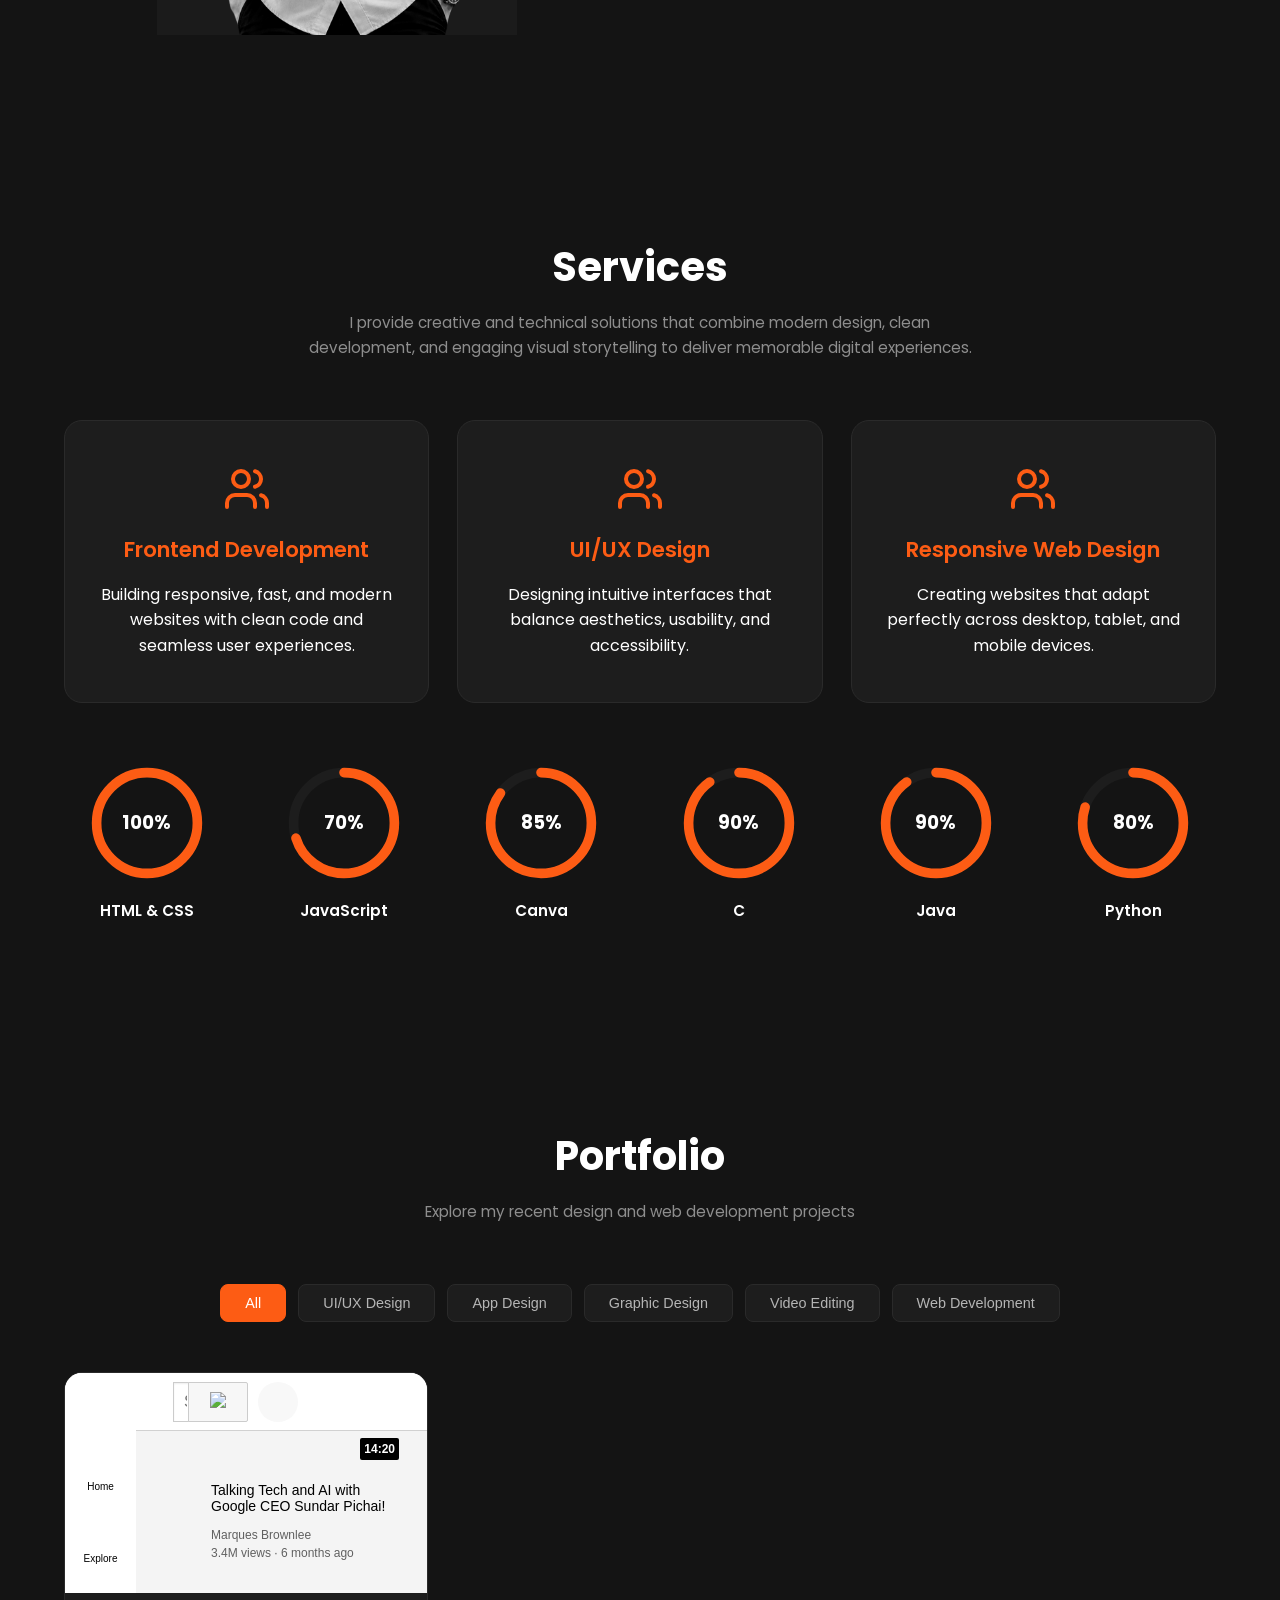
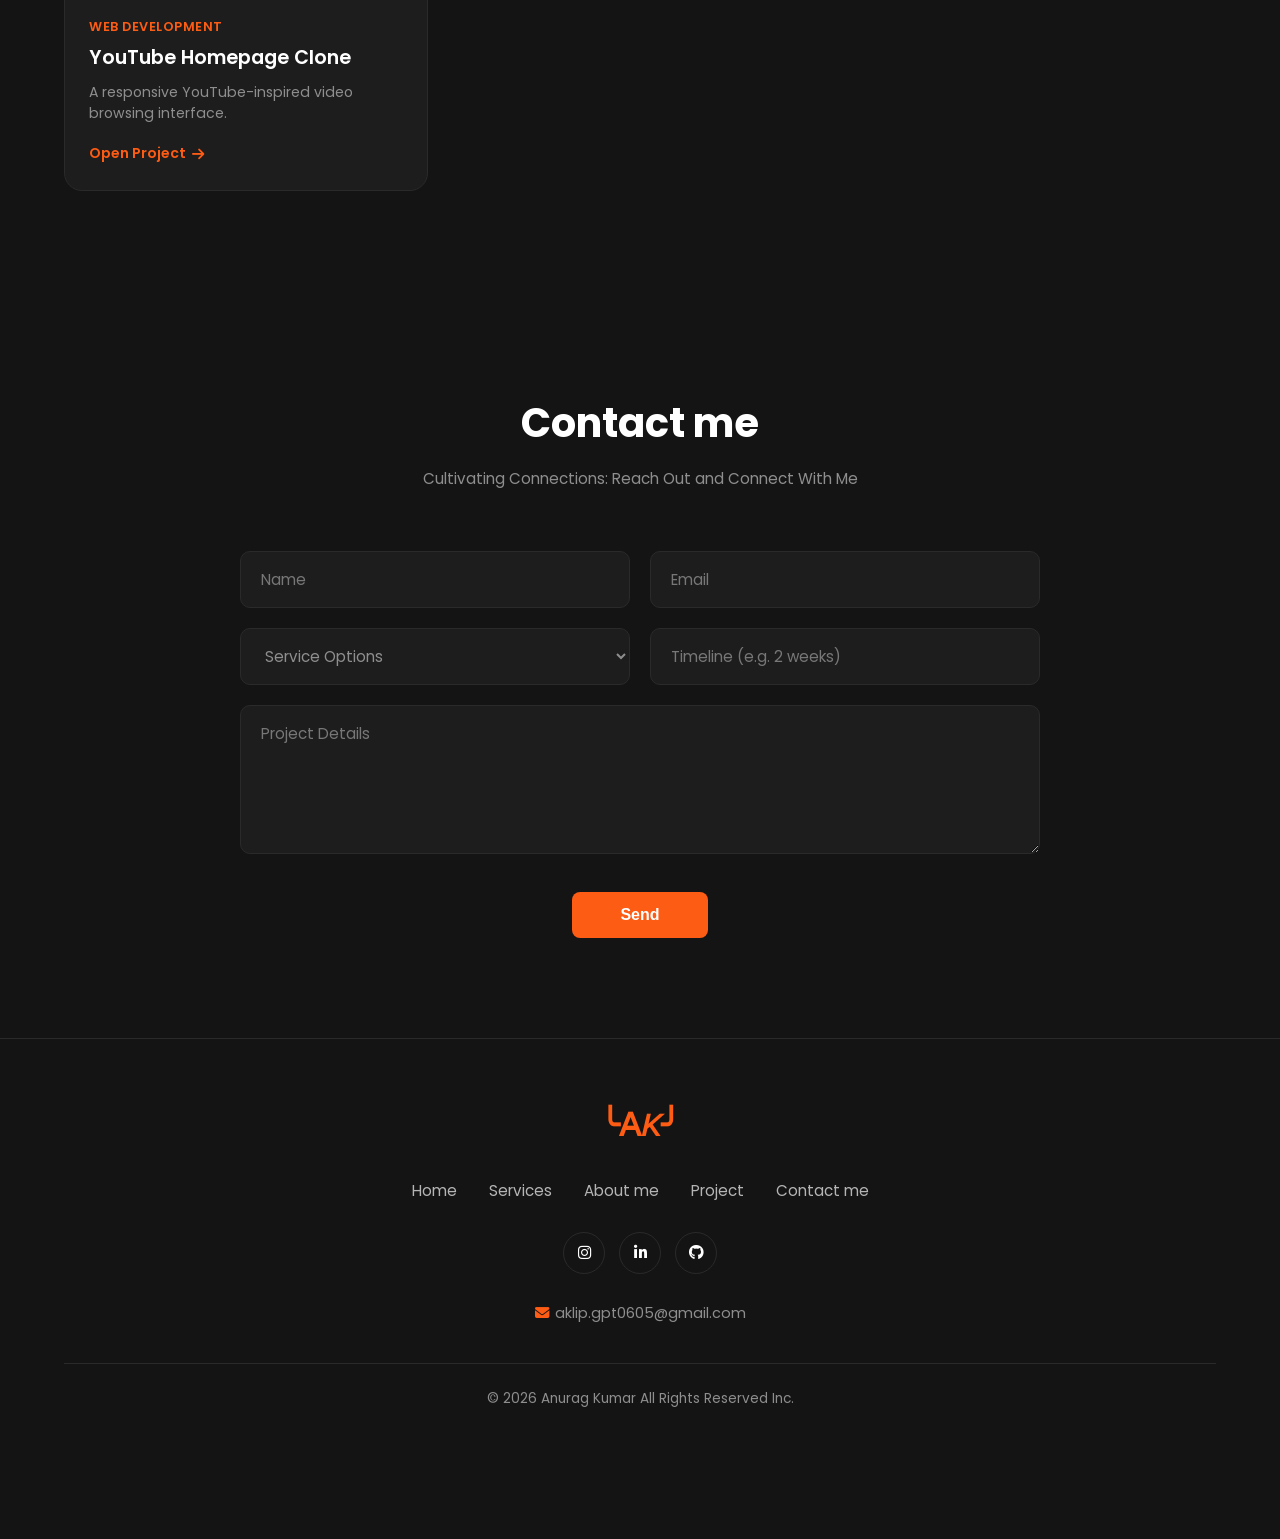
==== commit 3d6ceb6c: "Update fmt.Println message from 'Hello' to 'Goodbye'" ====
--- a/index.html
+++ b/index.html
@@ -131,9 +131,9 @@
                         purpose.
 
                     </p>
-                    <a href="#" class="btn btn-primary download-btn">
+                    <!-- <a href="#" class="btn btn-primary download-btn">
                         <i class="fa-solid fa-download"></i> Download CV
-                    </a>
+                    </a> -->
                 </div>
             </div>
         </div>
